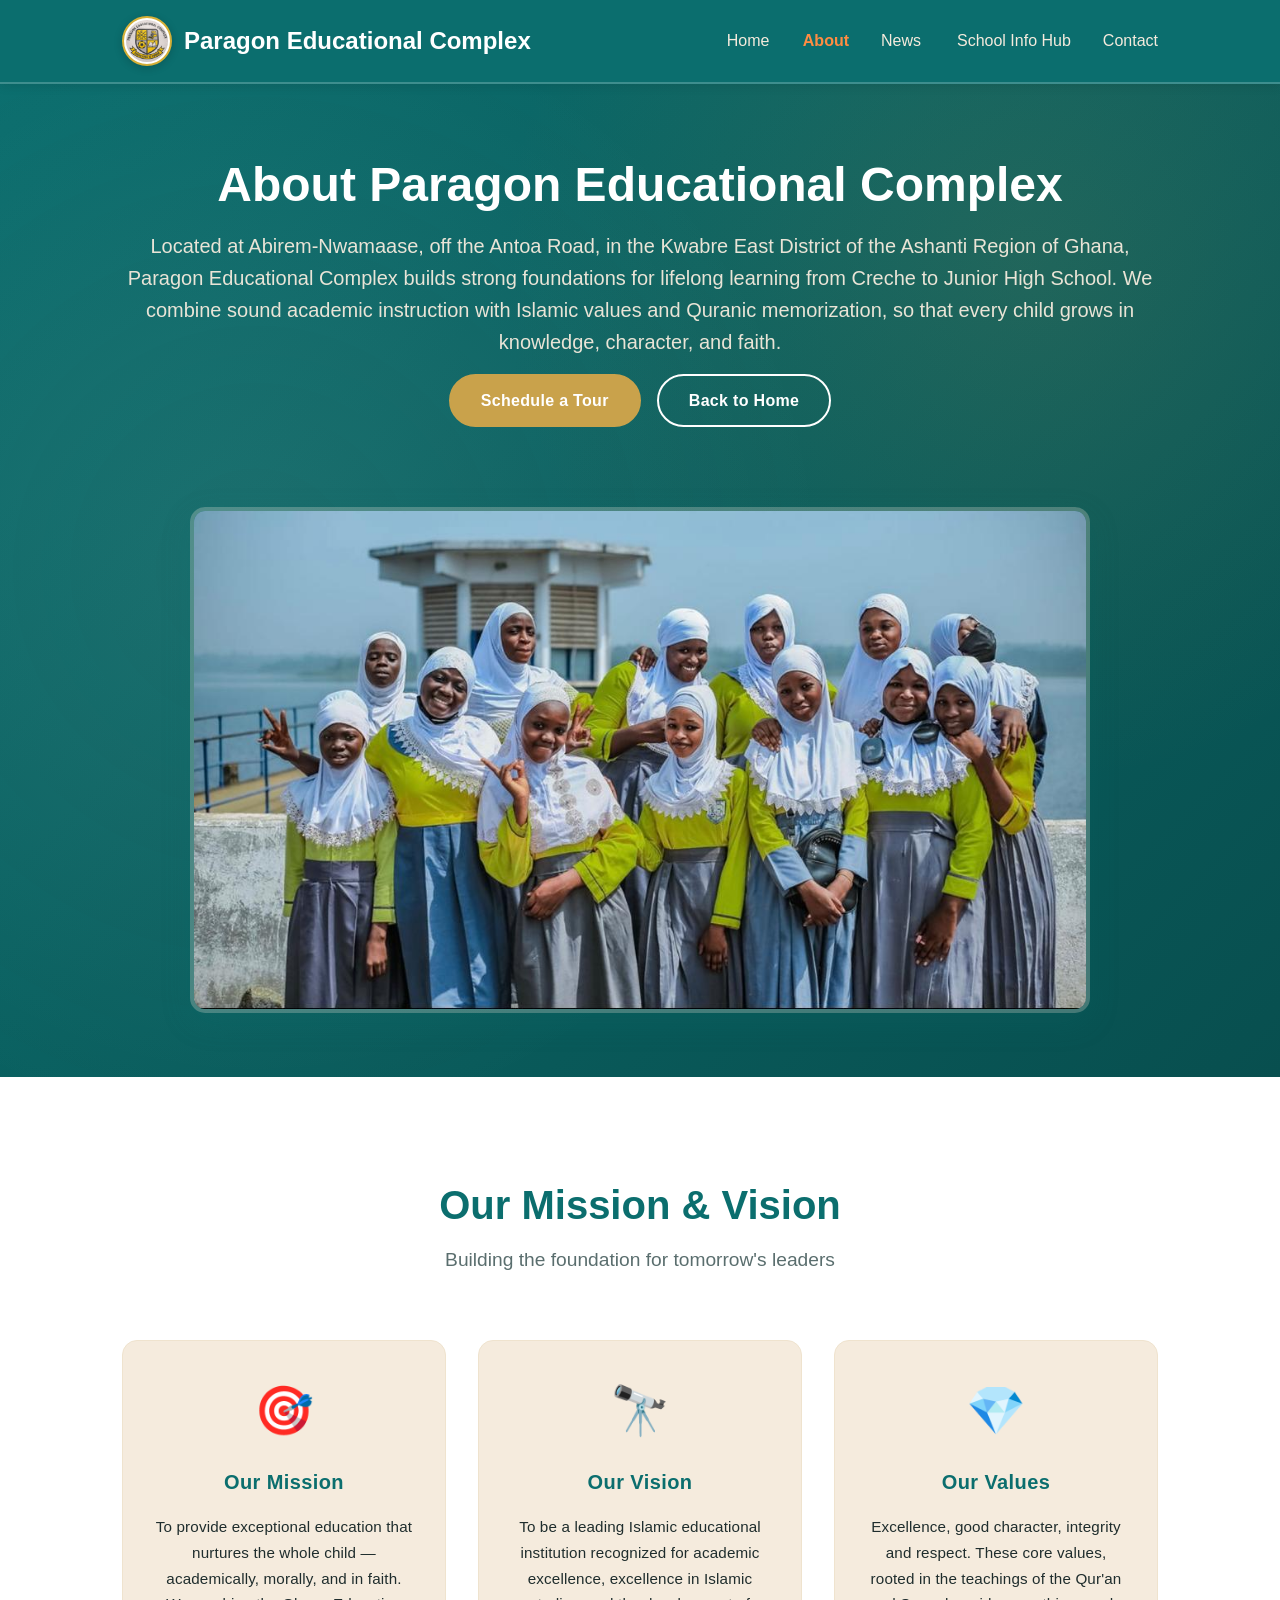
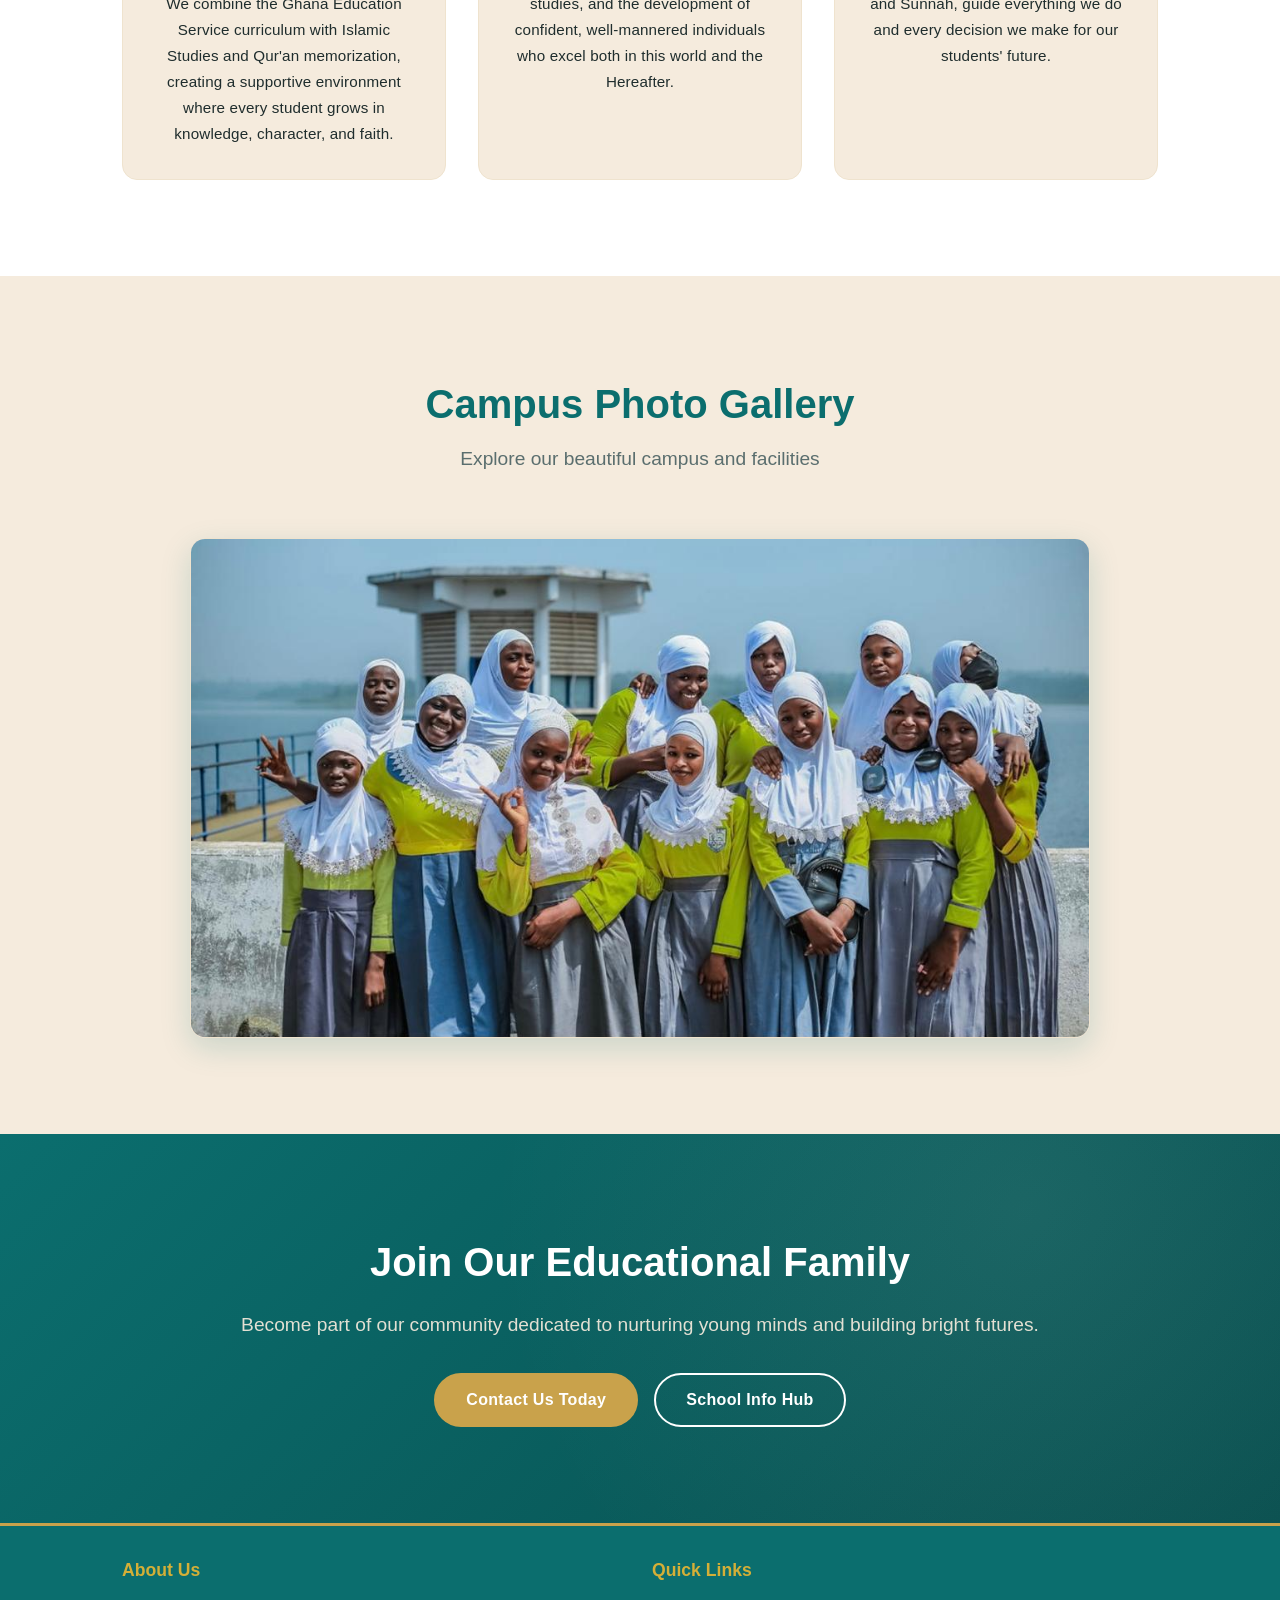
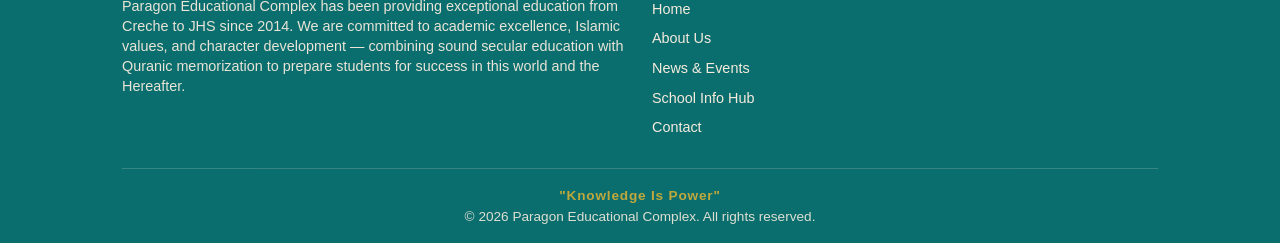
==== about.html @ bb0ef0cf "Use newer WA0006 photo for About Paragon hero and carousel" ====
<!DOCTYPE html>
<html lang="en">
<head>
    <meta charset="UTF-8">
    <meta name="viewport" content="width=device-width, initial-scale=1.0, maximum-scale=5.0, viewport-fit=cover">
    <meta name="description" content="Learn about Paragon Educational Complex - Our history, mission, and educational philosophy since 2013. Located at Nwamase, Antoa Side in the Ashanti Region of Ghana. Knowledge Is Power.">
    <meta name="theme-color" content="#1E3A8A">
    <title>About Us - Paragon Educational Complex - Knowledge Is Power</title>
    <link rel="stylesheet" href="styles.css">
</head>
<body>
    <!-- Navigation -->
    <nav class="navbar">
        <div class="container">
            <div class="nav-brand">
                <img src="images/logo.jpg" alt="Paragon Educational Complex Logo" class="nav-logo">
                <div style="display:flex; flex-direction:column; align-items:flex-start; gap:2px;">
                    <a href="index.html">Paragon Educational Complex</a>
                </div>
            </div>
            <ul class="nav-menu">
                <li><a href="index.html">Home</a></li>
                <li><a href="about.html">About</a></li>
                <li><a href="news.html">News</a></li>
                <li><a href="portal.html">School Info Hub</a></li>
                <li><a href="contact.html">Contact</a></li>
            </ul>
            <div class="hamburger">
                <span></span>
                <span></span>
                <span></span>
            </div>
        </div>
    </nav>

    <!-- About Hero Section -->
    <section class="hero">
        <div class="container">
            <div class="hero-content">
                <h1>About Paragon Educational Complex</h1>
                <p style="font-size: 20px;">Located at Abirem-Nwamaase, off the Antoa Road, in the Kwabre East District of the Ashanti Region of Ghana, Paragon Educational Complex builds strong foundations for lifelong learning from Creche to Junior High School. We combine sound academic instruction with Islamic values and Quranic memorization, so that every child grows in knowledge, character, and faith.</p>
                <div class="hero-buttons">
                    <a href="contact.html" class="btn btn-primary">Schedule a Tour</a>
                    <a href="index.html" class="btn btn-secondary">Back to Home</a>
                </div>
            </div>
            <div class="hero-image">
                <img src="images/IMG-20260903-WA0006.jpg" alt="School Building" class="hero-img">
            </div>
        </div>
    </section>

    <!-- Mission Section -->
    <section class="features">
        <div class="container">
            <h2>Our Mission & Vision</h2>
            <p>Building the foundation for tomorrow's leaders</p>
            
            <div class="features-grid">
                <div class="feature-card">
                    <div class="feature-icon">🎯</div>
                    <h3>Our Mission</h3>
                    <p>To provide exceptional education that nurtures the whole child — academically, morally, and in faith. We combine the Ghana Education Service curriculum with Islamic Studies and Qur'an memorization, creating a supportive environment where every student grows in knowledge, character, and faith.</p>
                </div>
                
                <div class="feature-card">
                    <div class="feature-icon">🔭</div>
                    <h3>Our Vision</h3>
                    <p>To be a leading Islamic educational institution recognized for academic excellence, excellence in Islamic studies, and the development of confident, well-mannered individuals who excel both in this world and the Hereafter.</p>
                </div>
                
                <div class="feature-card">
                    <div class="feature-icon">💎</div>
                    <h3>Our Values</h3>
                    <p>Excellence, good character, integrity and respect. These core values, rooted in the teachings of the Qur'an and Sunnah, guide everything we do and every decision we make for our students' future.</p>
                </div>
            </div>
        </div>
    </section>

    <!-- Photo Gallery Section -->
    <section class="gallery">
        <div class="container">
            <h2>Campus Photo Gallery</h2>
            <p>Explore our beautiful campus and facilities</p>
            
            <div class="gallery-carousel" id="campusCarousel">
                <img class="gallery-carousel-img" id="campusCarouselImg" src="images/IMG-20260903-WA0006.jpg" alt="Campus Photo">
            </div>
        </div>
    </section>

    <!-- CTA Section -->
    <section class="cta">
        <div class="container">
            <h2>Join Our Educational Family</h2>
            <p>Become part of our community dedicated to nurturing young minds and building bright futures.</p>
            <div class="cta-buttons">
                <a href="contact.html" class="btn btn-primary">Contact Us Today</a>
                <a href="portal.html" class="btn btn-secondary">School Info Hub</a>
            </div>
        </div>
    </section>

    <!-- Footer -->
    <footer class="footer">
        <div class="container">
            <div class="footer-grid">
                <div class="footer-section">
                    <h3>About Us</h3>
                    <p>Paragon Educational Complex has been providing exceptional education from Creche to JHS since 2014. We are committed to academic excellence, Islamic values, and character development — combining sound secular education with Quranic memorization to prepare students for success in this world and the Hereafter.</p>
                </div>
                
                <div class="footer-section">
                    <h3>Quick Links</h3>
                    <ul>
                        <li><a href="index.html">Home</a></li>
                        <li><a href="about.html">About Us</a></li>
                        <li><a href="news.html">News & Events</a></li>
                        <li><a href="portal.html">School Info Hub</a></li>
                        <li><a href="contact.html">Contact</a></li>
                    </ul>
                </div>
            </div>
            
            <div class="footer-bottom">
                <p class="school-motto">"Knowledge Is Power"</p>
                <p>© 2026 Paragon Educational Complex. All rights reserved.</p>
            </div>
        </div>
    </footer>

    <script src="script.js"></script>
</body>
</html>
---- styles.css ----
/* ==================== GLOBAL STYLES ==================== */

:root {
    /* Color Scheme - Deep Teal / Sand / Gold */
    --primary-blue: #0B6E6E;
    --primary-orange: #C9A24B;
    --primary-yellow: #D4AF37;
    --ash-gray: #3E8E8E;
    --ash-light: #F5EBDD;
    --sand: #F5EBDD;
    --sand-dark: #EFE3CE;
    --muted-teal: #3E8E8E;
    --white: #FFFFFF;
    --dark-text: #1F2D2D;
    --light-text: #5A6E6E;
    
    /* Design Tokens */
    --border-radius: 10px;
    --border-radius-lg: 15px;
    --border-radius-pill: 50px;
    --transition: all 0.3s ease;
    --transition-smooth: all 0.4s cubic-bezier(0.4, 0, 0.2, 1);
    --shadow-sm: 0 2px 10px rgba(11,110,110,0.12);
    --shadow-md: 0 5px 15px rgba(11,110,110,0.12);
    --shadow-lg: 0 10px 30px rgba(11,110,110,0.18);
    --shadow-hover: 0 15px 30px rgba(11,110,110,0.22);
    
    /* Gradients - teal premium */
    --gradient-primary: linear-gradient(135deg, #0B6E6E 0%, #095C5C 100%);
    --gradient-hero: linear-gradient(135deg, #0B6E6E 0%, #084F4F 100%);
    --gradient-accent: linear-gradient(135deg, #D4AF37 0%, #C9A24B 100%);
    
    /* Theme-specific accents (green/teal default) */
    --accent-text: #C9A24B;
    --btn-active: #B8933F;
    
    /* Spacing */
    --spacing-xs: 0.5rem;
    --spacing-sm: 1rem;
    --spacing-md: 2rem;
    --spacing-lg: 4rem;
    --spacing-xl: 6rem;
    
    /* Typography */
    --font-family: 'Segoe UI', Tahoma, Geneva, Verdana, sans-serif;
    --line-height: 1.6;
    --line-height-tight: 1.2;
    
    /* Viewport */
    --vh: 1vh;
}

* {
    margin: 0;
    padding: 0;
    box-sizing: border-box;
}

html {
    scroll-behavior: smooth;
}

body {
    font-family: var(--font-family);
    line-height: var(--line-height);
    color: var(--dark-text);
    background-color: var(--white);
    transition: background-color 0.3s ease, color 0.3s ease;
}

.container {
    max-width: 1200px;
    margin: 0 auto;
    padding: 0 var(--spacing-md);
}

/* ==================== NAVIGATION ==================== */

.navbar {
    background: var(--primary-blue);
    box-shadow: var(--shadow-sm);
    position: fixed;
    width: 100%;
    top: 0;
    z-index: 1000;
    transition: background-color 0.3s ease, box-shadow 0.3s ease;
    border-bottom: 2px solid var(--muted-teal);
}

.navbar .container {
    display: flex;
    justify-content: space-between;
    align-items: center;
    padding: var(--spacing-sm) var(--spacing-md);
}

.nav-brand {
    display: flex;
    align-items: center;
    gap: 12px;
}

.nav-logo {
    height: 50px;
    width: 50px;
    object-fit: cover;
    border-radius: 50%;
    background: var(--white);
    padding: 2px;
    border: 2px solid var(--primary-yellow);
    box-shadow: 0 2px 8px rgba(0,0,0,0.18);
    flex-shrink: 0;
}

.nav-brand a {
    font-size: 1.5rem;
    font-weight: bold;
    color: var(--white);
    text-decoration: none;
    transition: var(--transition);
}

.nav-brand .school-name-arabic {
    color: var(--accent-text);
    font-size: 14px !important;
    font-weight: 600;
    margin-top: 2px;
    display: block;
    line-height: 1;
}

.nav-brand a:hover {
    color: var(--primary-yellow);
    transform: scale(1.02);
}

.nav-motto {
    color: var(--primary-yellow) !important;
    font-size: 0.75rem;
    letter-spacing: 0.08em;
    text-transform: uppercase;
    font-weight: 600;
}

.nav-menu {
    display: flex;
    list-style: none;
    gap: var(--spacing-md);
}

.nav-menu a {
    text-decoration: none;
    color: var(--sand);
    font-weight: 500;
    transition: var(--transition);
    position: relative;
    touch-action: manipulation;
    min-height: 44px;
    min-width: 44px;
    display: inline-flex;
    align-items: center;
}

.nav-menu a::after {
    content: '';
    position: absolute;
    bottom: -4px;
    left: 0;
    width: 0;
    height: 2px;
    background: var(--primary-yellow);
    transition: var(--transition);
}

.nav-menu a:hover::after,
.nav-menu a.active::after {
    width: 100%;
}

.nav-menu a:hover,
.nav-menu a.active {
    color: var(--primary-yellow);
}

.hamburger {
    display: none;
    flex-direction: column;
    cursor: pointer;
    gap: 4px;
    z-index: 1001;
}

@media (max-width: 991px) {
    .hamburger {
        display: flex;
    }
    
    .nav-menu {
        position: fixed;
        left: -100%;
        top: 60px;
        flex-direction: column;
        background: var(--primary-blue);
        width: 100%;
        text-align: center;
        transition: var(--transition-smooth);
        box-shadow: var(--shadow-lg);
        padding: var(--spacing-md) 0;
        gap: var(--spacing-md);
        z-index: 1000;
        max-height: calc(100vh - 60px);
        overflow-y: auto;
        border-top: 1px solid var(--muted-teal);
    }
    
    .nav-menu.active {
        left: 0;
    }
    
    .nav-menu a::after {
        display: none;
    }
    
    .nav-menu a {
        font-size: 1.1rem;
        padding: var(--spacing-xs) 0;
        color: var(--white);
    }
}

.hamburger span {
    width: 25px;
    height: 3px;
    background: var(--white);
    transition: var(--transition-smooth);
    border-radius: 2px;
}

@media (max-width: 479px) {
    .hamburger span {
        width: 20px;
        height: 2px;
    }
}

.hamburger.active span:nth-child(1) {
    transform: rotate(45deg) translate(5px, 5px);
}

.hamburger.active span:nth-child(2) {
    opacity: 0;
}

.hamburger.active span:nth-child(3) {
    transform: rotate(-45deg) translate(7px, -6px);
}

/* ==================== HERO SECTION ==================== */

.hero {
    padding: var(--spacing-xl) 0 var(--spacing-lg);
    background: var(--gradient-hero);
    color: var(--white);
    margin-top: 60px;
    position: relative;
    overflow: hidden;
    min-height: auto;
}

.hero::before {
    content: '';
    position: absolute;
    top: 0;
    left: 0;
    right: 0;
    bottom: 0;
    background: radial-gradient(circle at 20% 50%, rgba(245,235,221,0.08) 0%, transparent 50%), radial-gradient(circle at 80% 20%, rgba(201,162,75,0.12) 0%, transparent 40%);
    pointer-events: none;
}

.hero .container {
    display: grid;
    grid-template-columns: 1fr;
    gap: var(--spacing-lg);
    align-items: center;
    position: relative;
    z-index: 1;
    text-align: center;
}

.hero-content h1 {
    font-size: 3rem;
    margin-bottom: var(--spacing-sm);
    line-height: var(--line-height-tight);
    color: var(--white);
    animation: fadeInUp 0.8s ease-out;
}

.hero-content .school-name-arabic {
    display: block;
    font-size: 35px;
    font-weight: 700;
    color: var(--primary-yellow);
    margin-bottom: var(--spacing-sm);
    direction: rtl;
    unicode-bidi: embed;
    animation: fadeInUp 0.8s ease-out 0.15s backwards;
    text-shadow: 0 2px 8px rgba(0,0,0,0.25);
}

.school-motto {
    color: var(--primary-yellow) !important;
    font-weight: 700;
    letter-spacing: 0.06em;
}

.hero-content > p:first-of-type {
    font-size: 1.5rem;
    margin-bottom: var(--spacing-sm);
    color: var(--sand);
    opacity: 0.95;
    animation: fadeInUp 0.8s ease-out 0.2s backwards;
}

.hero-content > p:nth-of-type(2) {
    margin-bottom: var(--spacing-md);
    color: var(--white);
    opacity: 0.9;
    animation: fadeInUp 0.8s ease-out 0.4s backwards;
}

.hero-buttons {
    display: flex;
    gap: var(--spacing-sm);
    justify-content: center;
    flex-wrap: wrap;
    animation: fadeInUp 0.8s ease-out 0.6s backwards;
}

.btn {
    padding: 12px 30px;
    border-radius: var(--border-radius-pill);
    text-decoration: none;
    font-weight: 700;
    transition: var(--transition-smooth);
    display: inline-flex;
    align-items: center;
    justify-content: center;
    position: relative;
    overflow: hidden;
    touch-action: manipulation;
    min-height: 44px;
    min-width: 44px;
    letter-spacing: 0.02em;
}

.btn::before {
    content: '';
    position: absolute;
    top: 50%;
    left: 50%;
    width: 0;
    height: 0;
    border-radius: 50%;
    background: rgba(255,255,255,0.25);
    transform: translate(-50%, -50%);
    transition: width 0.6s, height 0.6s;
}

.btn:hover::before {
    width: 300px;
    height: 300px;
}

.btn:hover {
    transform: translateY(-3px);
    box-shadow: var(--shadow-hover);
}

.btn-primary {
    background: var(--primary-orange);
    color: var(--white);
    border: 2px solid var(--primary-orange);
}

.btn-primary:hover {
    background: var(--primary-yellow);
    border-color: var(--primary-yellow);
    color: var(--primary-blue);
}

.btn-primary:active {
    background: var(--btn-active);
    transform: translateY(-1px);
    box-shadow: none;
}

.btn-secondary {
    background: transparent;
    color: var(--white);
    border: 2px solid var(--white);
}

.btn-secondary:hover {
    background: var(--white);
    color: var(--primary-blue);
}

.btn-secondary:active {
    border-color: var(--white);
    background: var(--white);
    color: var(--primary-blue);
    transform: translateY(-1px);
    box-shadow: none;
}

.btn-secondary:focus {
    outline: 2px solid var(--primary-yellow);
    outline-offset: 2px;
}

.hero-image {
    display: flex;
    justify-content: center;
    align-items: center;
    margin-top: var(--spacing-sm);
    animation: fadeInUp 1s ease-out 0.3s backwards;
}

.hero-img {
    width: 100%;
    max-width: 900px;
    aspect-ratio: 16 / 9;
    object-fit: cover;
    object-position: center;
    border-radius: var(--border-radius-lg);
    box-shadow: var(--shadow-lg);
    border: 4px solid rgba(245,235,221,0.25);
}

/* ==================== FEATURES SECTION ==================== */

.features {
    padding: var(--spacing-xl) 0;
    background: var(--white);
    transition: background-color 0.3s ease;
}

.features h2 {
    text-align: center;
    font-size: 2.5rem;
    margin-bottom: var(--spacing-xs);
    color: var(--primary-blue);
}

.features > .container > p {
    text-align: center;
    font-size: 1.2rem;
    color: var(--light-text);
    margin-bottom: var(--spacing-lg);
}

.features-grid {
    display: grid;
    grid-template-columns: repeat(auto-fit, minmax(300px, 1fr));
    gap: var(--spacing-md);
}

.feature-card {
    background: var(--sand);
    padding: var(--spacing-md);
    border-radius: var(--border-radius-lg);
    text-align: center;
    transition: var(--transition-smooth), background-color 0.3s ease, border-color 0.3s ease;
    border: 1px solid var(--sand-dark);
    position: relative;
    overflow: hidden;
    opacity: 1;
    visibility: visible;
}

.feature-card::before {
    content: '';
    position: absolute;
    top: 0;
    left: 0;
    right: 0;
    height: 4px;
    background: var(--gradient-accent);
    transform: scaleX(0);
    transition: var(--transition-smooth);
}

.feature-card:hover::before {
    transform: scaleX(1);
}

.feature-card:hover {
    transform: translateY(-8px);
    box-shadow: var(--shadow-lg);
    border-color: var(--muted-teal);
}

.feature-icon {
    font-size: 3rem;
    margin-bottom: var(--spacing-sm);
}

.feature-image {
    width: 100%;
    height: 180px;
    background: var(--gradient-primary);
    border-radius: var(--border-radius);
    display: flex;
    align-items: center;
    justify-content: center;
    color: var(--white);
    font-size: 1rem;
    font-weight: 600;
    margin-bottom: var(--spacing-sm);
    position: relative;
    overflow: hidden;
}

.feature-image::before {
    content: '👤';
    position: absolute;
    font-size: 2.5rem;
    opacity: 0.2;
    z-index: 0;
}

.feature-image > span {
    z-index: 1;
}

/* 3D render icons in the "Why Choose Paragon" section */
.features .feature-image::before {
    display: none;
}
.features .feature-image .feature-3d {
    width: 110px;
    height: 110px;
    object-fit: contain;
    z-index: 1;
    filter: drop-shadow(0 10px 18px rgba(0,0,0,0.28));
}

/* 3D render icons in the "Daily Life at School" section */
.programs .program-image::before {
    display: none;
}
.programs .program-image .program-3d {
    width: 110px;
    height: 110px;
    object-fit: contain;
    z-index: 1;
    filter: drop-shadow(0 10px 18px rgba(0,0,0,0.28));
}

.feature-card h3 {
    margin-bottom: var(--spacing-sm);
    color: var(--primary-blue);
    transition: var(--transition);
    font-size: 1.25rem;
    font-weight: 700;
    letter-spacing: 0.02em;
}

.feature-card:hover h3 {
    color: var(--primary-orange);
}

.feature-card p {
    color: var(--dark-text);
    opacity: 1;
    font-size: 0.95rem;
    line-height: 1.7;
    letter-spacing: 0.01em;
}

/* ==================== PROGRAMS SECTION ==================== */

.programs {
    padding: var(--spacing-xl) 0;
    background: var(--sand);
    transition: background-color 0.3s ease;
}

.programs h2 {
    text-align: center;
    font-size: 2.5rem;
    margin-bottom: var(--spacing-xs);
    color: var(--primary-blue);
}

.programs > .container > p {
    text-align: center;
    font-size: 1.2rem;
    color: var(--light-text);
    margin-bottom: var(--spacing-lg);
}

.programs-grid {
    display: grid;
    grid-template-columns: repeat(auto-fit, minmax(300px, 1fr));
    gap: var(--spacing-md);
    margin-bottom: var(--spacing-md);
}

.text-center {
    text-align: center;
    margin-top: var(--spacing-md);
    display: flex;
    justify-content: center;
    width: 100%;
}

.program-card {
    background: var(--white);
    border-radius: var(--border-radius-lg);
    overflow: hidden;
    box-shadow: var(--shadow-md);
    transition: var(--transition-smooth), background-color 0.3s ease;
    border: 1px solid var(--sand-dark);
}

.program-card:hover {
    transform: translateY(-8px);
    box-shadow: var(--shadow-hover);
    border-color: var(--muted-teal);
}

.program-image {
    width: 100%;
    height: 200px;
    background: var(--gradient-primary);
    display: flex;
    align-items: center;
    justify-content: center;
    color: var(--white);
    font-size: 1.1rem;
    position: relative;
    overflow: hidden;
    font-weight: 600;
    transition: var(--transition);
}

.program-card:hover .program-image {
    transform: scale(1.05);
}

.program-image::before {
    content: '📚';
    position: absolute;
    font-size: 3rem;
    opacity: 0.2;
    z-index: 0;
}

.program-image > span {
    z-index: 1;
}

.program-card h3 {
    padding: 1.5rem 1.5rem 0.5rem;
    color: var(--primary-blue);
    transition: var(--transition);
}

.program-card:hover h3 {
    color: var(--primary-orange);
}

.program-card p {
    padding: 0 1.5rem;
    color: var(--dark-text);
    opacity: 0.85;
}

.program-price {
    padding: 1rem 1.5rem 1.5rem;
    font-weight: 700;
    color: var(--primary-orange);
}

/* ==================== NEWS SECTION ==================== */

.news {
    padding: var(--spacing-xl) 0;
    background: var(--white);
    transition: background-color 0.3s ease;
}

.news h2 {
    text-align: center;
    font-size: 2.5rem;
    margin-bottom: var(--spacing-xs);
    color: var(--primary-blue);
}

.news > .container > p {
    text-align: center;
    font-size: 1.2rem;
    color: var(--light-text);
    margin-bottom: var(--spacing-lg);
}

.news-grid {
    display: grid;
    grid-template-columns: repeat(auto-fit, minmax(300px, 1fr));
    gap: var(--spacing-md);
    margin-bottom: var(--spacing-md);
}

.news-card {
    background: var(--sand);
    border-radius: var(--border-radius-lg);
    overflow: hidden;
    box-shadow: var(--shadow-md);
    transition: var(--transition-smooth), background-color 0.3s ease;
    border: 1px solid var(--sand-dark);
}

.news-card:hover {
    transform: translateY(-8px);
    box-shadow: var(--shadow-hover);
    border-color: var(--muted-teal);
}

.news-image {
    width: 100%;
    height: 180px;
    background: var(--gradient-primary);
    display: flex;
    align-items: center;
    justify-content: center;
    color: var(--white);
    font-size: 1.1rem;
    position: relative;
    overflow: hidden;
    font-weight: 600;
    transition: var(--transition);
}

.news-card:hover .news-image {
    transform: scale(1.05);
}

.news-image::before {
    content: '📰';
    position: absolute;
    font-size: 3rem;
    opacity: 0.2;
    z-index: 0;
}

.news-image > span {
    z-index: 1;
}

.news-content {
    padding: 1.5rem;
}

.news-date {
    display: block;
    color: var(--primary-orange);
    font-weight: 700;
    margin-bottom: var(--spacing-xs);
    font-size: 0.9rem;
}

.news-content h3 {
    margin-bottom: var(--spacing-xs);
    color: var(--primary-blue);
    transition: var(--transition);
}

.news-card:hover h3 {
    color: var(--primary-orange);
}

.news-content p {
    color: var(--dark-text);
    opacity: 0.85;
    margin-bottom: var(--spacing-sm);
}

.btn-link {
    color: var(--primary-blue);
    text-decoration: none;
    font-weight: 700;
    transition: var(--transition);
    position: relative;
}

.btn-link::after {
    content: '→';
    margin-left: 4px;
    transition: var(--transition);
}

.btn-link:hover {
    color: var(--primary-orange);
}

.btn-link:hover::after {
    margin-left: 8px;
}

.btn-link:active {
    color: var(--primary-blue);
    transform: scale(0.98);
}

/* ==================== GALLERY SECTION ==================== */

.gallery {
    padding: var(--spacing-xl) 0;
    background: var(--sand);
    transition: background-color 0.3s ease;
}

.gallery h2 {
    text-align: center;
    font-size: 2.5rem;
    margin-bottom: var(--spacing-xs);
    color: var(--primary-blue);
}

.gallery > .container > p {
    text-align: center;
    font-size: 1.2rem;
    color: var(--light-text);
    margin-bottom: var(--spacing-lg);
}

.gallery-grid {
    display: grid;
    grid-template-columns: repeat(auto-fit, minmax(250px, 1fr));
    gap: 1.5rem;
}

.gallery-carousel {
    width: 100%;
    max-width: 900px;
    margin: 0 auto;
    height: 500px;
    border-radius: var(--border-radius-lg);
    overflow: hidden;
    box-shadow: var(--shadow-lg);
    border: 1px solid var(--sand-dark);
    background: var(--white);
    position: relative;
}

.gallery-carousel-img {
    width: 100%;
    height: 100%;
    object-fit: cover;
    display: block;
    animation: slideFromRight 0.8s ease;
}

@keyframes slideFromRight {
    from { transform: translateX(100%); opacity: 0.3; }
    to   { transform: translateX(0); opacity: 1; }
}

.gallery-item {
    border-radius: var(--border-radius-lg);
    overflow: hidden;
    box-shadow: var(--shadow-md);
    transition: var(--transition-smooth);
    cursor: pointer;
    border: 1px solid var(--sand-dark);
    background: var(--white);
}

.gallery-item:hover {
    transform: translateY(-8px) scale(1.02);
    box-shadow: var(--shadow-hover);
    border-color: var(--muted-teal);
}

.gallery-image {
    width: 100%;
    height: 200px;
    background: var(--gradient-primary);
    display: flex;
    align-items: center;
    justify-content: center;
    color: var(--white);
    font-size: 1rem;
    font-weight: 600;
    position: relative;
    overflow: hidden;
    transition: var(--transition);
}

.gallery-item:hover .gallery-image {
    transform: scale(1.1);
}

.gallery-image::before {
    content: '📸';
    position: absolute;
    font-size: 2.5rem;
    opacity: 0.2;
    z-index: 0;
}

.gallery-image > span {
    z-index: 1;
}

.gallery-image .gallery-img {
    width: 100%;
    height: 100%;
    object-fit: cover;
    display: block;
}

.gallery-image:has(.gallery-img)::before {
    content: none;
}

.gallery-caption {
    padding: 1rem;
    text-align: center;
    font-weight: 600;
    color: var(--dark-text);
}

.bece-results-grid {
    display: grid;
    grid-template-columns: repeat(2, 1fr);
    gap: 2rem;
    max-width: 1100px;
    margin: 0 auto;
}

.bece-result-item {
    border-radius: var(--border-radius-lg);
    overflow: hidden;
    box-shadow: var(--shadow-lg);
    border: 1px solid var(--sand-dark);
    background: var(--white);
    transition: var(--transition-smooth);
}

.bece-result-item:hover {
    transform: translateY(-8px) scale(1.02);
    box-shadow: var(--shadow-hover);
    border-color: var(--muted-teal);
}

.bece-result-img {
    width: 100%;
    height: 500px;
    object-fit: contain;
    object-position: center;
    display: block;
    background: var(--white);
    transition: var(--transition);
}

.bece-result-item:hover .bece-result-img {
    transform: scale(1.05);
}

.gallery-grid-centered {
    display: grid;
    grid-template-columns: repeat(2, 1fr);
    gap: 1.5rem;
    margin: 0 auto;
}

@media (max-width: 767px) {
    .gallery-grid-centered {
        grid-template-columns: 1fr;
        gap: 1rem;
    }
}

/* ==================== SPECIAL PROGRAMS SECTION ==================== */

.special-programs {
    padding: var(--spacing-xl) 0;
    background: var(--white);
    transition: background-color 0.3s ease;
}

.special-programs h2 {
    text-align: center;
    font-size: 2.5rem;
    margin-bottom: var(--spacing-xs);
    color: var(--primary-blue);
}

.special-programs > .container > p {
    text-align: center;
    font-size: 1.2rem;
    color: var(--light-text);
    margin-bottom: var(--spacing-lg);
}

.special-grid {
    display: grid;
    grid-template-columns: repeat(auto-fit, minmax(300px, 1fr));
    gap: var(--spacing-md);
}

.special-card {
    background: var(--sand);
    color: var(--dark-text);
    padding: var(--spacing-md);
    border-radius: var(--border-radius-lg);
    transition: var(--transition-smooth);
    position: relative;
    overflow: hidden;
    border: 1px solid var(--sand-dark);
}

.special-card:hover {
    transform: translateY(-8px);
    box-shadow: var(--shadow-lg);
    border-color: var(--muted-teal);
}

.special-card h3 {
    color: var(--primary-blue);
}

.special-card p {
    margin-bottom: 1.5rem;
    opacity: 0.85;
    color: var(--dark-text);
}

/* ==================== TESTIMONIALS SECTION ==================== */

.testimonials {
    padding: var(--spacing-xl) 0;
    background: var(--sand);
    transition: background-color 0.3s ease;
}

.testimonials h2 {
    text-align: center;
    font-size: 2.5rem;
    margin-bottom: var(--spacing-xs);
    color: var(--primary-blue);
}

.testimonials > .container > p {
    text-align: center;
    font-size: 1.2rem;
    color: var(--light-text);
    margin-bottom: var(--spacing-lg);
}

.testimonials-grid {
    display: grid;
    grid-template-columns: repeat(auto-fit, minmax(300px, 1fr));
    gap: var(--spacing-md);
}

.testimonial-card {
    background: var(--white);
    padding: var(--spacing-md);
    border-radius: var(--border-radius-lg);
    box-shadow: var(--shadow-md);
    border: 1px solid var(--sand-dark);
    transition: var(--transition-smooth), background-color 0.3s ease, border-color 0.3s ease;
    position: relative;
}

.testimonial-card:hover {
    transform: translateY(-8px);
    box-shadow: var(--shadow-lg);
    border-color: var(--muted-teal);
}

.testimonial-card::before {
    content: '"';
    position: absolute;
    top: 20px;
    left: 20px;
    font-size: 4rem;
    color: var(--primary-yellow);
    opacity: 0.35;
    font-family: Georgia, serif;
    line-height: 1;
}

.rating {
    color: var(--primary-yellow);
    font-size: 1.5rem;
    margin-bottom: var(--spacing-sm);
}

.testimonial-card p {
    color: var(--dark-text);
    opacity: 0.9;
    margin-bottom: 1.5rem;
    font-style: italic;
    position: relative;
    z-index: 1;
}

.testimonial-author strong {
    display: block;
    color: var(--primary-blue);
    font-weight: 700;
}

.testimonial-author span {
    color: var(--light-text);
    font-size: 0.9rem;
}

/* ==================== CTA SECTION ==================== */

.cta {
    padding: var(--spacing-xl) 0;
    background: var(--gradient-hero);
    color: var(--white);
    text-align: center;
    position: relative;
    overflow: hidden;
}

.cta::before {
    content: '';
    position: absolute;
    top: 0;
    left: 0;
    right: 0;
    bottom: 0;
    background: radial-gradient(circle at 80% 20%, rgba(245,235,221,0.08) 0%, transparent 50%);
    pointer-events: none;
}

.cta .container {
    position: relative;
    z-index: 1;
}

.cta h2 {
    font-size: 2.5rem;
    margin-bottom: var(--spacing-sm);
    color: var(--white);
}

.cta p {
    font-size: 1.2rem;
    margin-bottom: var(--spacing-md);
    opacity: 0.92;
    color: var(--sand);
}

.cta-buttons {
    display: flex;
    gap: var(--spacing-sm);
    justify-content: center;
}

.cta .btn-primary {
    background: var(--primary-orange);
    color: var(--white);
    border-color: var(--primary-orange);
}

.cta .btn-primary:hover {
    background: var(--primary-yellow);
    border-color: var(--primary-yellow);
    color: var(--primary-blue);
}

.cta .btn-secondary {
    border-color: var(--white);
    color: var(--white);
}

.cta .btn-secondary:hover {
    background: var(--white);
    color: var(--primary-blue);
}

/* Contact Section */
.contact {
    padding: 80px 0;
    background: var(--white);
    transition: background-color 0.3s ease;
}

.contact-grid {
    display: grid;
    grid-template-columns: 1fr;
    gap: 4rem;
    max-width: 720px;
    margin: 0 auto;
}

.contact-info h2 {
    font-size: 2.5rem;
    margin-bottom: 1rem;
    color: var(--primary-blue);
}

.contact-info > p {
    color: var(--light-text);
    margin-bottom: 2rem;
}

.contact-details {
    display: flex;
    flex-direction: column;
    gap: 1.5rem;
}

.contact-item {
    display: flex;
    gap: 1rem;
    align-items: flex-start;
}

.contact-icon {
    font-size: 1.5rem;
}

.contact-item strong {
    display: block;
    color: var(--primary-blue);
}

.contact-item p {
    color: var(--dark-text);
    opacity: 0.85;
}

.contact-form h3 {
    margin-bottom: 1rem;
    color: var(--primary-blue);
}

.form-note {
    font-size: 0.95rem;
    color: var(--dark-text);
    margin-bottom: 1.5rem;
    padding: 0.6rem 1rem;
    background: var(--sand);
    border-left: 4px solid var(--muted-teal);
    border-radius: 8px;
}

.form-group {
    margin-bottom: 1rem;
}

.form-group input,
.form-group select,
.form-group textarea {
    width: 100%;
    padding: 12px;
    border: 1px solid var(--sand-dark);
    border-radius: 8px;
    font-size: 1rem;
    font-family: inherit;
    background: var(--white);
}

.form-group input:focus,
.form-group select:focus,
.form-group textarea:focus {
    outline: none;
    border-color: var(--primary-blue);
    box-shadow: 0 0 0 3px rgba(11,110,110,0.15);
}

.map-placeholder {
    margin-top: 2rem;
}

/* Timeline for About Page */
.timeline {
    margin-top: 2rem;
}

.timeline-item {
    display: flex;
    gap: 2rem;
    margin-bottom: 2rem;
    padding: 1.5rem;
    background: var(--sand);
    border-radius: 10px;
    box-shadow: var(--shadow-sm);
    transition: background-color 0.3s ease;
    border: 1px solid var(--sand-dark);
}

.timeline-date {
    min-width: 100px;
    font-weight: bold;
    color: var(--primary-orange);
    font-size: 1.2rem;
}

.timeline-content h3 {
    margin-bottom: 0.5rem;
    color: var(--primary-blue);
}

.timeline-content p {
    color: var(--dark-text);
    opacity: 0.85;
}

/* ==================== PORTAL PAGE STYLES ==================== */

.login-container {
    display: grid;
    grid-template-columns: 1fr 1fr;
    gap: 4rem;
    max-width: 1000px;
    margin: 0 auto;
}

.login-info h2 {
    font-size: 2.5rem;
    margin-bottom: 1rem;
    color: var(--primary-blue);
}

.login-info > p {
    color: var(--light-text);
    margin-bottom: 2rem;
}

.portal-features {
    display: flex;
    flex-direction: column;
    gap: 1.5rem;
}

.portal-feature {
    display: flex;
    gap: 1rem;
    align-items: flex-start;
}

.portal-feature .feature-icon {
    font-size: 2rem;
}

.portal-feature h3 {
    margin-bottom: 0.5rem;
    color: var(--primary-blue);
}

.portal-feature p {
    color: var(--dark-text);
    opacity: 0.85;
}

.login-form {
    background: var(--sand);
    padding: 2rem;
    border-radius: 15px;
    box-shadow: var(--shadow-md);
    border: 1px solid var(--sand-dark);
    transition: background-color 0.3s ease, border-color 0.3s ease;
}

.login-form h3 {
    margin-bottom: 1.5rem;
    color: var(--primary-blue);
}

.login-form label {
    display: block;
    margin-bottom: 0.5rem;
    color: var(--dark-text);
    font-weight: 600;
}

.login-links {
    margin-top: 1rem;
    display: flex;
    justify-content: space-between;
}

.login-links a {
    color: var(--primary-blue);
    text-decoration: none;
    font-size: 0.9rem;
    font-weight: 600;
}

.login-links a:hover {
    color: var(--primary-orange);
}

/* Footer */
.footer {
    background: var(--primary-blue);
    color: var(--white);
    padding: 30px 0 15px;
    transition: background-color 0.3s ease;
    border-top: 3px solid var(--primary-orange);
}

.footer-grid {
    display: grid;
    grid-template-columns: repeat(auto-fit, minmax(200px, 1fr));
    gap: 1.5rem;
    margin-bottom: 1.5rem;
}

.footer-section h3 {
    margin-bottom: 0.75rem;
    color: var(--primary-yellow);
    font-size: 1.1rem;
}

.footer-section p {
    color: var(--sand);
    margin-bottom: 0.25rem;
    font-size: 0.9rem;
    line-height: 1.4;
    opacity: 0.95;
}

.footer-section .school-name-arabic {
    font-size: 35px;
    font-weight: 700;
    color: var(--primary-yellow);
    margin-bottom: 0.5rem;
    direction: rtl;
    unicode-bidi: embed;
}

.footer-section ul {
    list-style: none;
}

.footer-section ul li {
    margin-bottom: 0.25rem;
}

.footer-section a {
    color: var(--sand);
    text-decoration: none;
    transition: color 0.3s;
    font-size: 0.9rem;
}

.footer-section a:hover {
    color: var(--primary-yellow);
}

.social-links {
    display: flex;
    flex-direction: column;
    gap: 0.25rem;
}

.footer-bottom {
    text-align: center;
    padding-top: 1rem;
    border-top: 1px solid rgba(245,235,221,0.2);
    color: var(--sand);
    font-size: 0.85rem;
    opacity: 0.9;
}

.footer-bottom .school-motto {
    color: var(--primary-yellow) !important;
}

/* ==================== ANIMATIONS ==================== */

@keyframes fadeInUp {
    from {
        opacity: 0;
        transform: translateY(30px);
    }
    to {
        opacity: 1;
        transform: translateY(0);
    }
}

@keyframes fadeInRight {
    from {
        opacity: 0;
        transform: translateX(30px);
    }
    to {
        opacity: 1;
        transform: translateX(0);
    }
}

@keyframes float {
    0%, 100% {
        transform: translateY(0);
    }
    50% {
        transform: translateY(-10px);
    }
}

@keyframes pulse {
    0%, 100% {
        transform: scale(1);
    }
    50% {
        transform: scale(1.05);
    }
}

/* ==================== RESPONSIVE DESIGN ==================== */

@media (min-width: 1920px) {
    .container {
        max-width: 1400px;
        padding: 0 var(--spacing-lg);
    }
    
    .hero-content h1 {
        font-size: 4rem;
    }
    
    .hero-content > p:first-of-type {
        font-size: 1.8rem;
    }
    
    .features h2,
    .programs h2,
    .news h2,
    .gallery h2,
    .special-programs h2,
    .testimonials h2 {
        font-size: 3rem;
    }
    
    .features-grid,
    .programs-grid,
    .news-grid,
    .special-grid,
    .testimonials-grid {
        grid-template-columns: repeat(4, 1fr);
    }
    
    .gallery-grid {
        grid-template-columns: repeat(4, 1fr);
    }
    
    .cta h2 {
        font-size: 3rem;
    }
}

@media (max-width: 1919px) and (min-width: 1440px) {
    .container {
        max-width: 1300px;
    }
    
    .hero-content h1 {
        font-size: 3.5rem;
    }
    
    .features-grid,
    .programs-grid,
    .news-grid,
    .special-grid,
    .testimonials-grid {
        grid-template-columns: repeat(3, 1fr);
    }
    
    .gallery-grid {
        grid-template-columns: repeat(4, 1fr);
    }
}

@media (max-width: 1439px) and (min-width: 1200px) {
    .container {
        max-width: 1100px;
    }
    
    .hero-content h1 {
        font-size: 3rem;
    }
    
    .features-grid,
    .programs-grid,
    .news-grid,
    .special-grid,
    .testimonials-grid {
        grid-template-columns: repeat(3, 1fr);
    }
    
    .gallery-grid {
        grid-template-columns: repeat(3, 1fr);
    }
}

@media (max-width: 1199px) and (min-width: 992px) {
    .container {
        max-width: 950px;
        padding: 0 var(--spacing-md);
    }
    
    .hero-content h1 {
        font-size: 2.8rem;
    }
    
    .hero-content > p:first-of-type {
        font-size: 1.3rem;
    }
    
    .features-grid,
    .programs-grid,
    .news-grid,
    .special-grid,
    .testimonials-grid {
        grid-template-columns: repeat(2, 1fr);
    }
    
    .gallery-grid {
        grid-template-columns: repeat(3, 1fr);
    }
    
    .nav-menu {
        gap: 1.5rem;
    }
    
    .nav-menu a {
        font-size: 0.95rem;
    }
}

@media (max-width: 991px) and (min-width: 768px) {
    .container {
        max-width: 720px;
        padding: 0 var(--spacing-md);
    }
    
    .hero {
        padding: var(--spacing-lg) 0 var(--spacing-md);
        min-height: auto;
    }
    
    .hero .container {
        grid-template-columns: 1fr;
        text-align: center;
        gap: var(--spacing-md);
    }
    
    .hero-content h1 {
        font-size: 2rem;
        line-height: 1.2;
    }
    
    .hero-content > p:first-of-type {
        font-size: 1.1rem;
    }
    
    .hero-content > p:nth-of-type(2) {
        font-size: 0.95rem;
    }
    
    .hero-buttons {
        justify-content: center;
        flex-wrap: wrap;
        gap: var(--spacing-sm);
    }
    
    .btn {
        padding: 10px 24px;
        font-size: 0.95rem;
    }
    
    .hero-image {
        max-width: 100%;
        margin-top: var(--spacing-xs);
    }
    
    .hero-img {
        width: 100%;
        object-fit: cover;
        object-position: center;
    }
    
    .placeholder-image {
        height: 280px;
    }
    
    .features-grid,
    .programs-grid,
    .news-grid,
    .special-grid,
    .testimonials-grid {
        grid-template-columns: repeat(2, 1fr);
    }
    
    .gallery-grid {
        grid-template-columns: repeat(2, 1fr);
    }
    
    .bece-results-grid {
        grid-template-columns: repeat(2, 1fr);
        gap: 1rem;
    }
    
    .bece-result-img {
        height: 340px;
    }
    
    .contact-grid,
    .login-container {
        grid-template-columns: 1fr;
    }
    
    .timeline-item {
        flex-direction: column;
        gap: var(--spacing-sm);
    }
    
    .timeline-date {
        min-width: auto;
    }
    
    .cta-buttons {
        flex-direction: column;
        align-items: center;
    }
    
    .footer-grid {
        grid-template-columns: repeat(2, 1fr);
    }
    
    .social-links {
        flex-direction: row;
        flex-wrap: wrap;
        gap: var(--spacing-sm);
    }
}

@media (max-width: 767px) and (min-width: 576px) {
    .container {
        max-width: 540px;
        padding: 0 var(--spacing-sm);
    }
    
    .navbar .container {
        padding: var(--spacing-xs) var(--spacing-sm);
    }
    
    .nav-brand a {
        font-size: 1.2rem;
    }
    
    .hero {
        padding: var(--spacing-lg) 0 var(--spacing-md);
        margin-top: 50px;
    }
    
    .hero .container {
        grid-template-columns: 1fr;
        text-align: center;
        gap: var(--spacing-md);
    }
    
    .hero-content h1 {
        font-size: 2rem;
    }
    
    .hero-content > p:first-of-type {
        font-size: 1rem;
    }
    
    .hero-content > p:nth-of-type(2) {
        font-size: 0.9rem;
    }
    
    .hero-buttons {
        justify-content: center;
        flex-direction: column;
        gap: var(--spacing-xs);
        align-items: center;
    }
    
    .btn {
        padding: 10px 20px;
        font-size: 0.9rem;
    }
    
    .placeholder-image {
        height: 250px;
        max-width: 100%;
    }
    
    .hero-img {
        width: 100%;
        object-fit: cover;
        object-position: center;
    }
    
    .features h2,
    .programs h2,
    .news h2,
    .gallery h2,
    .special-programs h2,
    .testimonials h2 {
        font-size: 2rem;
    }
    
    .features > .container > p,
    .programs > .container > p,
    .news > .container > p,
    .gallery > .container > p,
    .special-programs > .container > p,
    .testimonials > .container > p {
        font-size: 1rem;
    }
    
    .feature-card,
    .program-card,
    .special-card,
    .testimonial-card,
    .news-card {
        padding: 1.5rem;
    }
    
    .program-image,
    .news-image {
        height: 160px;
    }
    
    .gallery-image {
        height: 180px;
    }
    
    .bece-results-grid {
        grid-template-columns: repeat(2, 1fr);
        gap: 0.75rem;
    }
    
    .bece-result-img {
        height: 300px;
    }
    
    .feature-image {
        height: 150px;
    }
    
    .cta h2 {
        font-size: 2rem;
    }
    
    .cta p {
        font-size: 1rem;
    }
    
    .footer-section h3 {
        font-size: 1.2rem;
    }
    
    .footer-section p {
        font-size: 0.9rem;
    }
}

@media (max-width: 575px) and (min-width: 480px) {
    .container {
        max-width: 100%;
        padding: 0 var(--spacing-sm);
    }
    
    .navbar .container {
        padding: var(--spacing-xs) var(--spacing-sm);
    }
    
    .nav-brand a {
        font-size: 1.1rem;
    }
    
    .hero {
        padding: var(--spacing-md) 0 var(--spacing-sm);
        margin-top: 50px;
    }
    
    .hero-content h1 {
        font-size: 1.8rem;
        line-height: 1.3;
    }
    
    .hero-content > p:first-of-type {
        font-size: 0.95rem;
    }
    
    .hero-content > p:nth-of-type(2) {
        font-size: 0.85rem;
    }
    
    .hero-buttons {
        flex-direction: column;
        gap: var(--spacing-xs);
        align-items: center;
    }
    
    .btn {
        padding: 8px 16px;
        font-size: 0.85rem;
    }
    
    .placeholder-image {
        height: 220px;
    }
    
    .hero-img {
        width: 100%;
        object-fit: cover;
        object-position: center;
    }
    
    .features h2,
    .programs h2,
    .news h2,
    .gallery h2,
    .special-programs h2,
    .testimonials h2 {
        font-size: 1.8rem;
    }
    
    .features > .container > p,
    .programs > .container > p,
    .news > .container > p,
    .gallery > .container > p,
    .special-programs > .container > p,
    .testimonials > .container > p {
        font-size: 0.95rem;
    }
    
    .feature-card,
    .program-card,
    .special-card,
    .testimonial-card,
    .news-card {
        padding: 1.25rem;
    }
    
    .program-image,
    .news-image {
        height: 140px;
    }
    
    .gallery-image {
        height: 160px;
    }
    
    .bece-results-grid {
        grid-template-columns: repeat(2, 1fr);
        gap: 0.5rem;
    }
    
    .bece-result-img {
        height: 240px;
    }
    
    .feature-image {
        height: 130px;
    }
    
    .feature-card h3,
    .program-card h3,
    .special-card h3,
    .news-content h3 {
        font-size: 1.2rem;
    }
    
    .feature-card p,
    .program-card p,
    .special-card p,
    .news-content p,
    .testimonial-card p {
        font-size: 0.9rem;
    }
    
    .cta h2 {
        font-size: 1.5rem;
    }
    
    .cta p {
        font-size: 0.9rem;
    }
    
    .cta-buttons {
        flex-direction: column;
        gap: var(--spacing-xs);
        align-items: center;
    }
    
    .footer-section h3 {
        font-size: 1.1rem;
    }
    
    .footer-section p {
        font-size: 0.85rem;
    }
    
    .footer-section a {
        font-size: 0.85rem;
    }
    
    .social-links a {
        font-size: 0.85rem;
    }
    
    .testimonial-card::before {
        font-size: 3rem;
        top: 15px;
        left: 15px;
    }
    
    .rating {
        font-size: 1.2rem;
    }
}

@media (max-height: 500px) and (orientation: landscape) {
    .hero {
        padding: var(--spacing-md) 0;
        margin-top: 50px;
    }
    
    .hero-content h1 {
        font-size: 1.8rem;
    }
    
    .hero-content > p:first-of-type {
        font-size: 1rem;
    }
    
    .hero-content > p:nth-of-type(2) {
        font-size: 0.9rem;
        margin-bottom: var(--spacing-sm);
    }
    
    .hero-buttons {
        gap: var(--spacing-xs);
    }
    
    .btn {
        padding: 8px 16px;
        font-size: 0.85rem;
    }
    
    .placeholder-image {
        height: 150px;
    }
    
    .hero-img {
        width: 100%;
        object-fit: cover;
        object-position: center;
    }
    
    .features,
    .programs,
    .news,
    .gallery,
    .special-programs,
    .testimonials {
        padding: var(--spacing-md) 0;
    }
    
    .feature-card,
    .program-card,
    .special-card,
    .testimonial-card,
    .news-card {
        padding: var(--spacing-sm);
    }
    
    .feature-image,
    .program-image,
    .news-image,
    .gallery-image {
        height: 120px;
    }
}

@media (max-height: 500px) and (orientation: portrait) {
    .hero {
        padding: var(--spacing-md) 0 var(--spacing-sm);
        margin-top: 50px;
    }
    
    .hero-content h1 {
        font-size: 1.8rem;
    }
    
    .hero-content > p:first-of-type {
        font-size: 1rem;
    }
    
    .hero-content > p:nth-of-type(2) {
        font-size: 0.9rem;
        margin-bottom: var(--spacing-sm);
    }
    
    .hero-buttons {
        gap: var(--spacing-xs);
    }
    
    .btn {
        padding: 8px 16px;
        font-size: 0.85rem;
    }
    
    .placeholder-image {
        height: 150px;
    }
    
    .hero-img {
        width: 100%;
        object-fit: cover;
        object-position: center;
    }
    
    .features,
    .programs,
    .news,
    .gallery,
    .special-programs,
    .testimonials {
        padding: var(--spacing-md) 0;
    }
    
    .feature-card,
    .program-card,
    .special-card,
    .testimonial-card,
    .news-card {
        padding: var(--spacing-sm);
    }
    
    .feature-image,
    .program-image,
    .news-image,
    .gallery-image {
        height: 120px;
    }
}

/* ==================== RESPONSIVE IMAGE CONSISTENCY ====================
   Every image fills its container frame edge-to-edge on ALL screen sizes —
   no empty box, no extra space around the picture. Images stay the same
   on phones, tablets, PCs and TVs. */

.feature-img,
.program-img,
.news-img,
.gallery-img,
.gallery-carousel-img,
.image-placeholder img {
    width: 100%;
    height: 100% !important;
    max-height: none !important;
    object-fit: cover !important;
    object-position: center !important;
    display: block;
}

/* ==================== MAIN PAGE HERO IMAGE ====================
   The home page hero image is shown LARGE while keeping its original
   framed card look. It uses a fixed 16:9 aspect ratio so the picture
   looks EXACTLY the same on phones, tablets, PCs and TVs — the full
   frame is always filled edge-to-edge with no cropping or gaps. */

.hero-img {
    aspect-ratio: 16 / 9;
    object-fit: cover;
    object-position: center;
}

.hero-image {
    width: 100%;
}

/* High DPI Displays (Retina) Optimization */
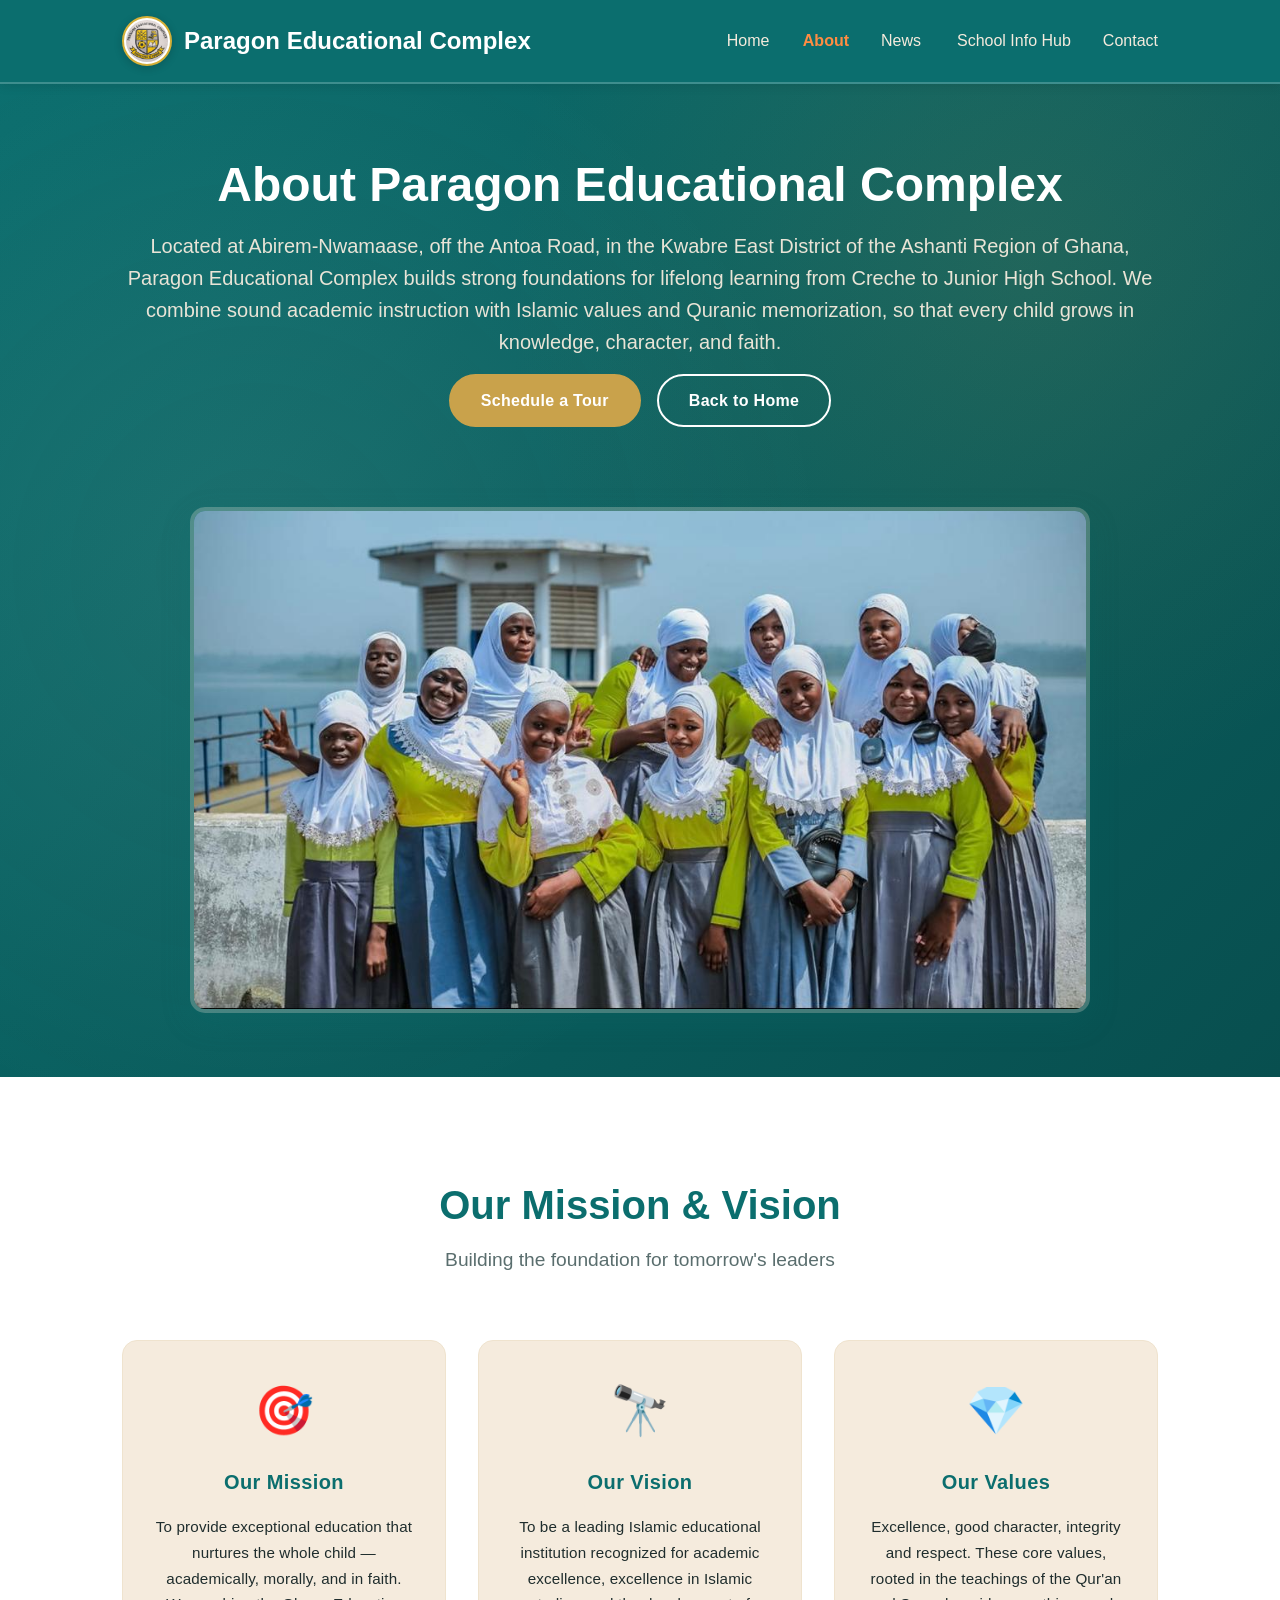
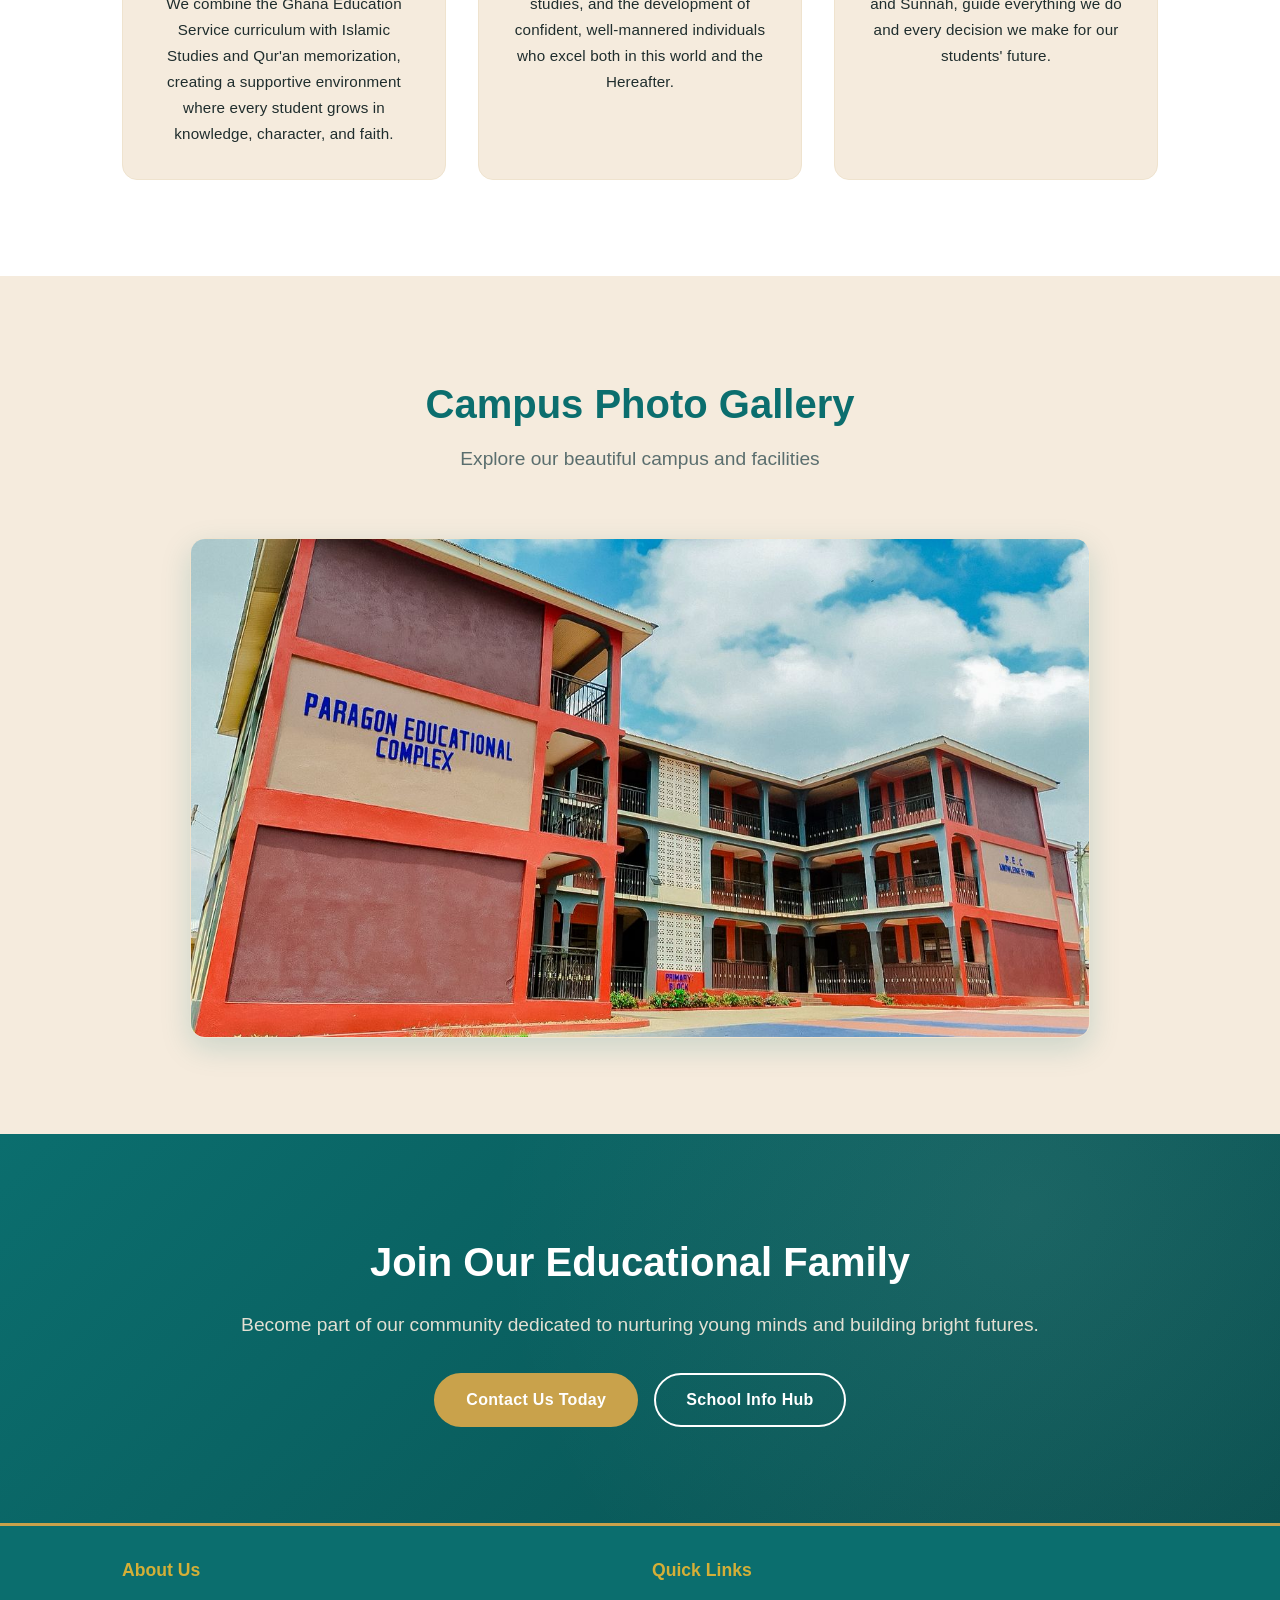
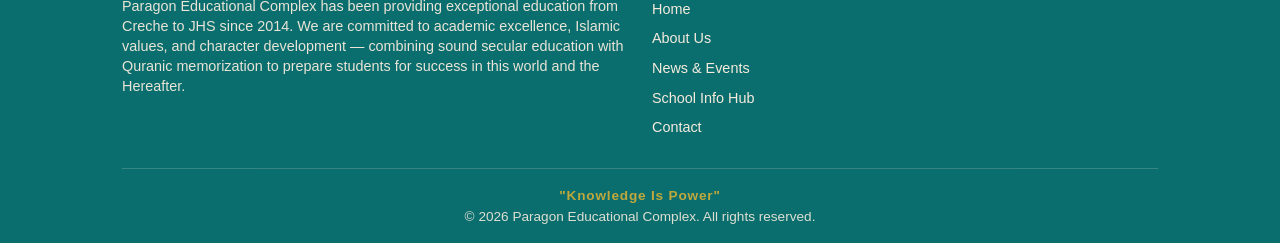
==== commit 83d55c79: "Exclude IMG-20260903-WA0006 from about campus gallery rotation; start carousel on WA0001" ====
--- a/about.html
+++ b/about.html
@@ -6,7 +6,7 @@
     <meta name="description" content="Learn about Paragon Educational Complex - Our history, mission, and educational philosophy since 2013. Located at Nwamase, Antoa Side in the Ashanti Region of Ghana. Knowledge Is Power.">
     <meta name="theme-color" content="#1E3A8A">
     <title>About Us - Paragon Educational Complex - Knowledge Is Power</title>
-    <link rel="stylesheet" href="styles.css">
+    <link rel="stylesheet" href="styles.css?v=3">
 </head>
 <body>
     <!-- Navigation -->
@@ -85,7 +85,7 @@
             <p>Explore our beautiful campus and facilities</p>
             
             <div class="gallery-carousel" id="campusCarousel">
-                <img class="gallery-carousel-img" id="campusCarouselImg" src="images/IMG-20260903-WA0006.jpg" alt="Campus Photo">
+                <img class="gallery-carousel-img" id="campusCarouselImg" src="images/IMG-20260902-WA0001.jpg" alt="Campus Photo">
             </div>
         </div>
     </section>
--- a/styles.css
+++ b/styles.css
@@ -2193,4 +2193,63 @@
     width: 100%;
 }
 
+/* ==================== PHONES ONLY: LTR + LEFT ALIGNMENT ====================
+   On SMALL SCREENS ONLY (phones, max-width 767px), force all English text to
+   flow left-to-right and sit left-aligned. This block sits last so it wins over
+   earlier centered-text rules at these sizes. On big screens (PC, tablets,
+   768px+) the default centered layout is left untouched.
+   The Arabic school name (.school-name-arabic) is exempted and stays RTL. */
+
+@media (max-width: 767px) {
+
+    html,
+    body {
+        direction: ltr;
+        unicode-bidi: normal;
+    }
+
+    body,
+    p,
+    h1,
+    h2,
+    h3,
+    h4,
+    h5,
+    h6,
+    li,
+    a,
+    span,
+    strong,
+    em,
+    div,
+    address,
+    blockquote,
+    figcaption,
+    dd,
+    dt,
+    label,
+    legend,
+    cite,
+    th,
+    td,
+    caption,
+    form,
+    button,
+    input,
+    select,
+    textarea {
+        text-align: left !important;
+        direction: ltr !important;
+        unicode-bidi: isolate;
+    }
+
+    /* Keep the Arabic school name right-to-left — it is Arabic, not English. */
+    .school-name-arabic {
+        direction: rtl !important;
+        unicode-bidi: embed !important;
+        text-align: center !important;
+    }
+
+}
+
 /* High DPI Displays (Retina) Optimization */
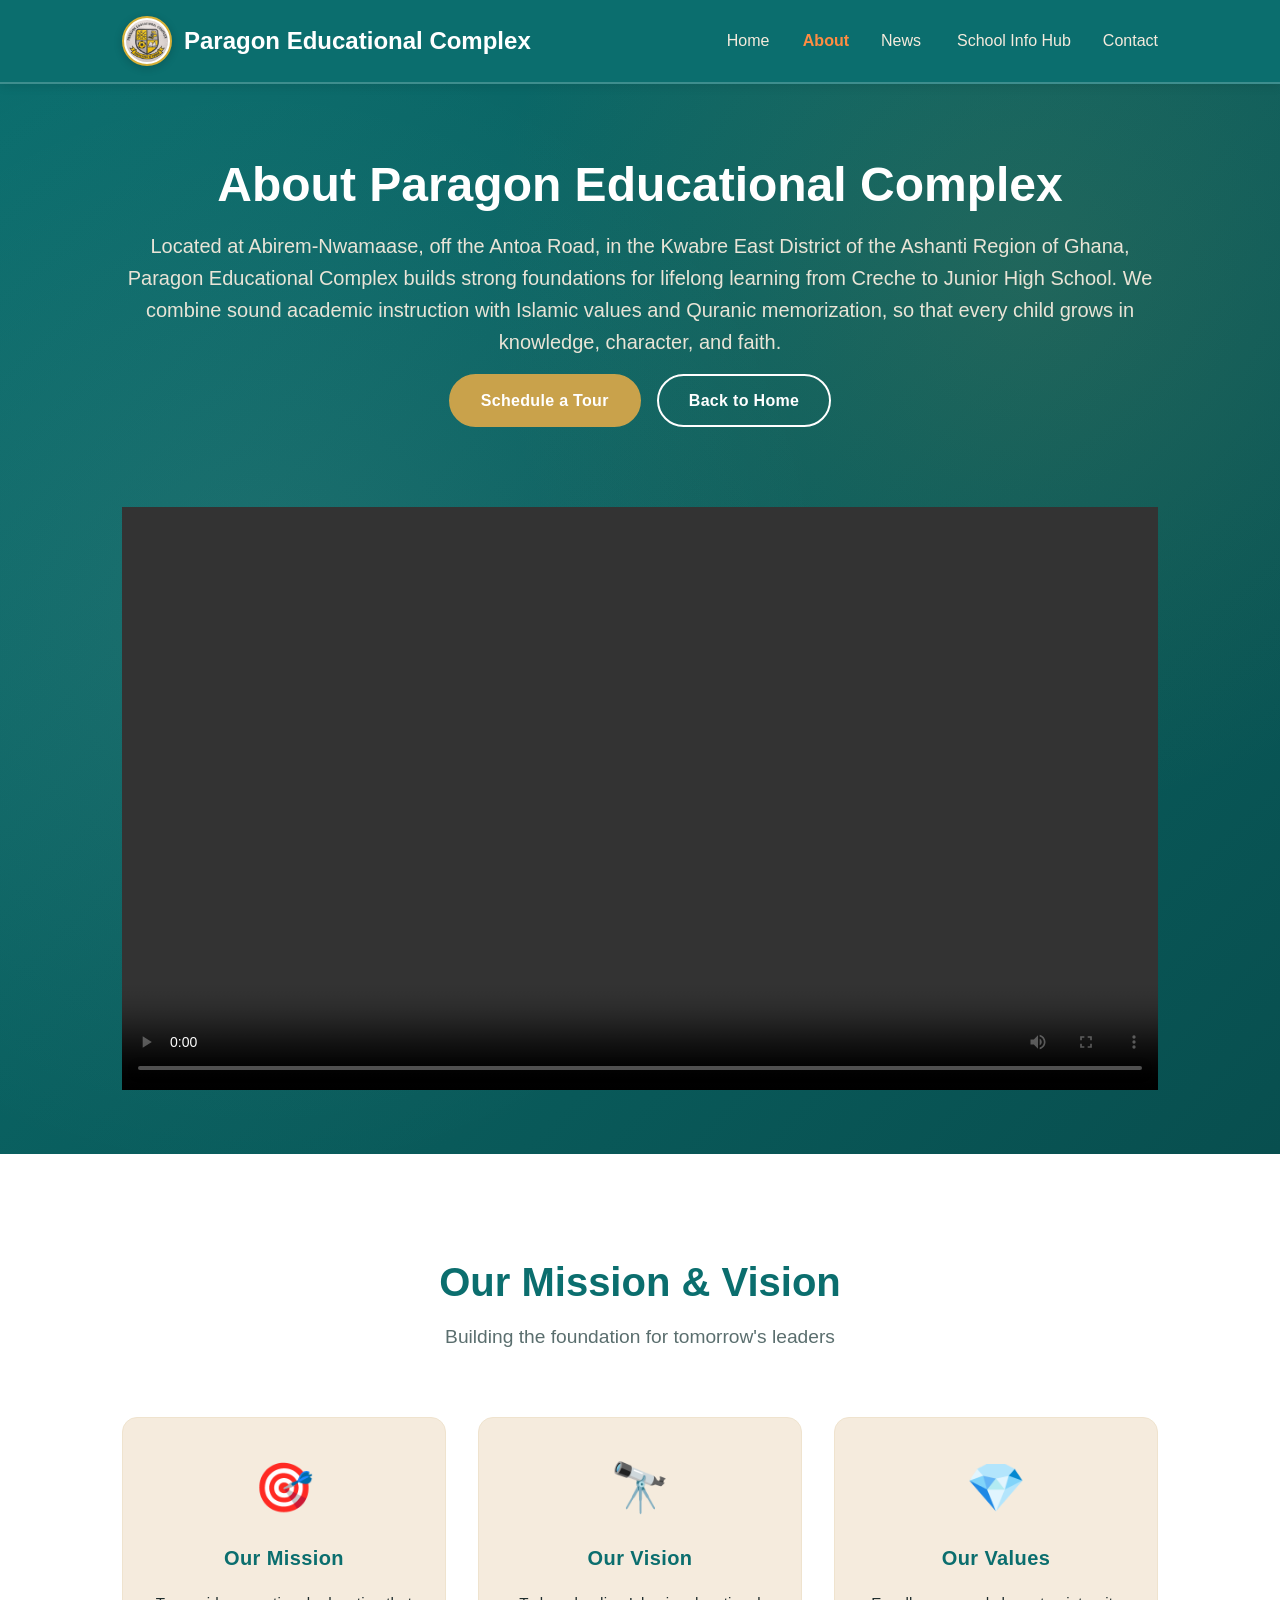
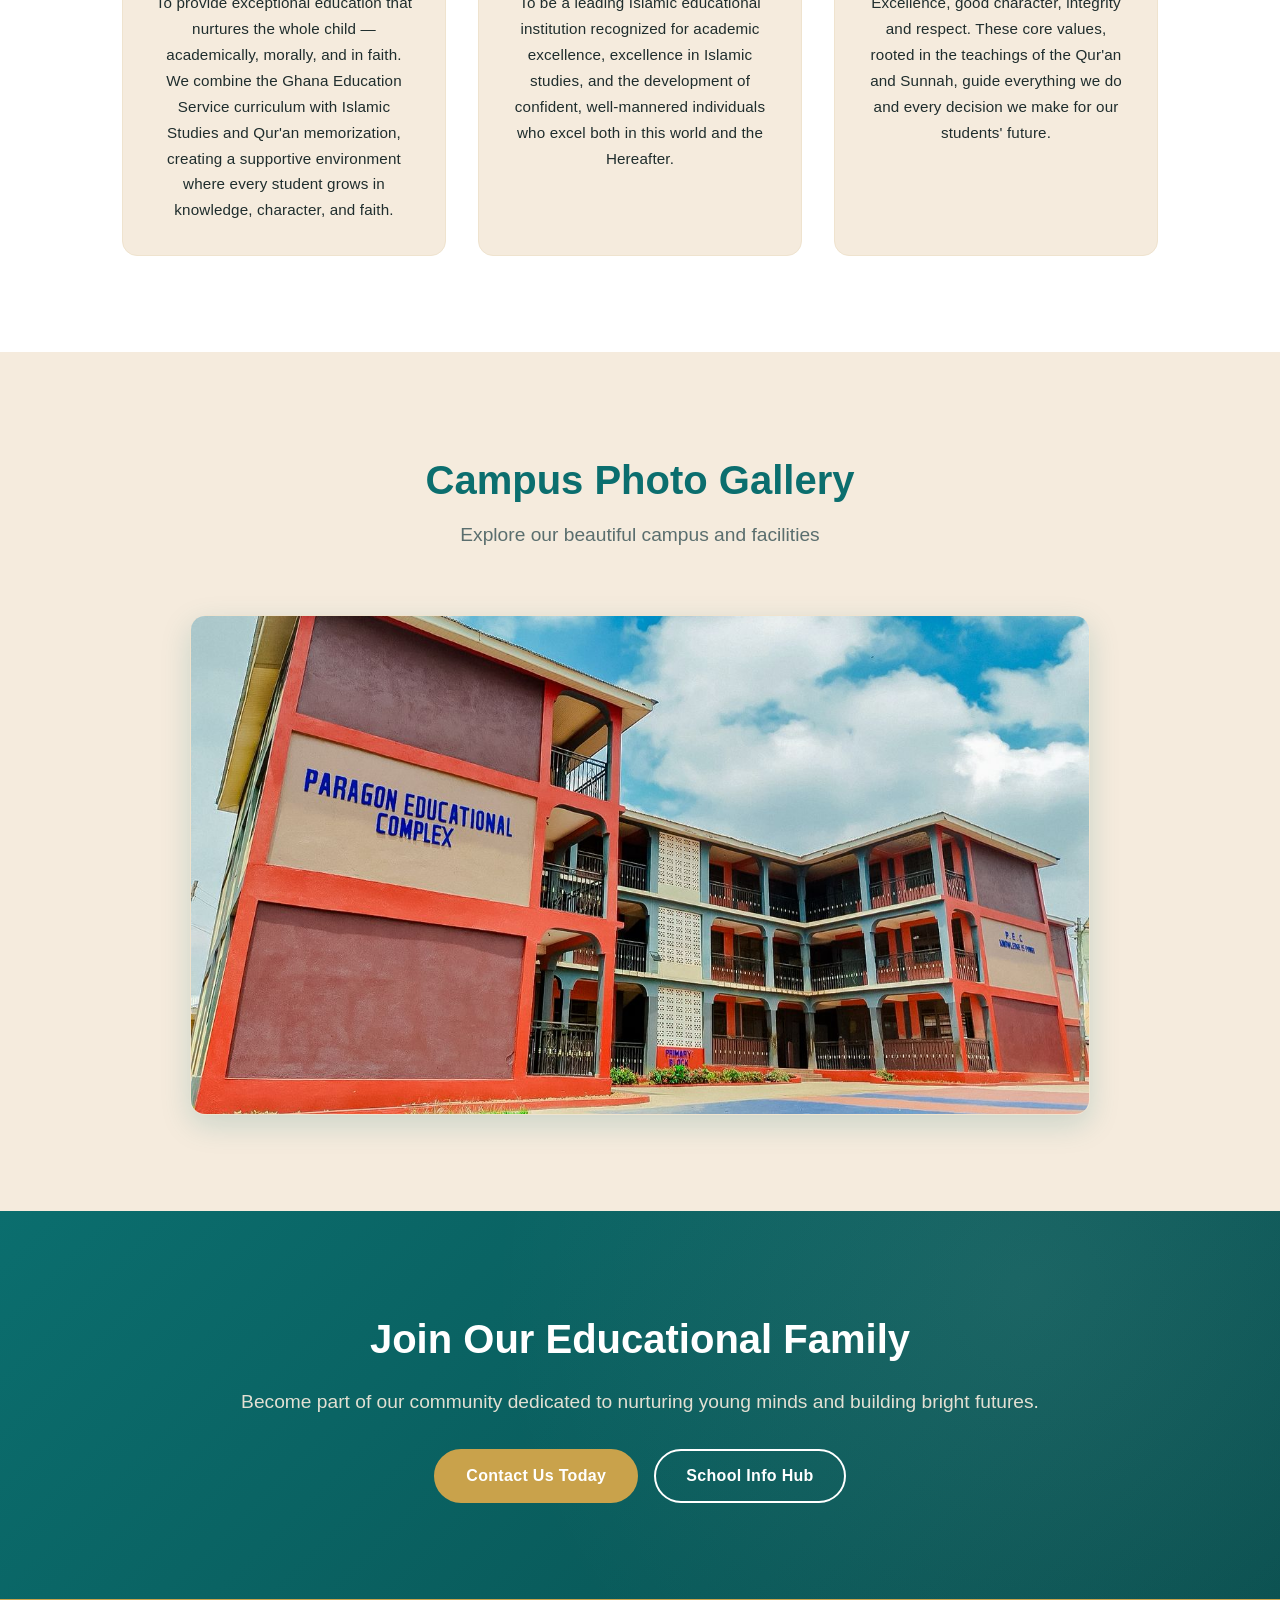
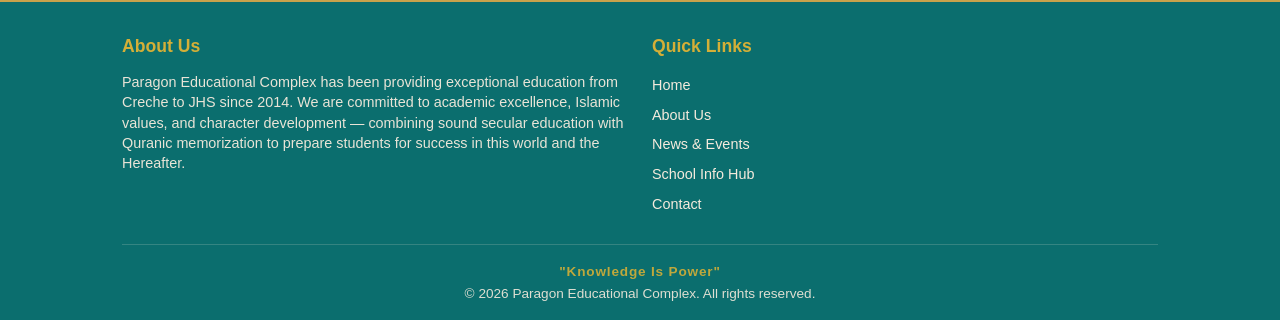
==== commit 6b2828c4: "Swap about page hero with contact page video: video now in about hero, WA0006 image now in contact l" ====
--- a/about.html
+++ b/about.html
@@ -6,7 +6,7 @@
     <meta name="description" content="Learn about Paragon Educational Complex - Our history, mission, and educational philosophy since 2013. Located at Nwamase, Antoa Side in the Ashanti Region of Ghana. Knowledge Is Power.">
     <meta name="theme-color" content="#1E3A8A">
     <title>About Us - Paragon Educational Complex - Knowledge Is Power</title>
-    <link rel="stylesheet" href="styles.css?v=3">
+    <link rel="stylesheet" href="styles.css?v=7">
 </head>
 <body>
     <!-- Navigation -->
@@ -45,7 +45,9 @@
                 </div>
             </div>
             <div class="hero-image">
-                <img src="images/IMG-20260903-WA0006.jpg" alt="School Building" class="hero-img">
+                <video controls preload="metadata" src="images/VID-20260904-WA0011.mp4">
+                    Your browser does not support the video tag. Please use a modern browser.
+                </video>
             </div>
         </div>
     </section>
--- a/styles.css
+++ b/styles.css
@@ -842,6 +842,40 @@
     gap: 1.5rem;
 }
 
+.location-video {
+    width: 100%;
+    max-width: 900px;
+    margin: 0 auto;
+    border-radius: var(--border-radius-lg);
+    overflow: hidden;
+    box-shadow: var(--shadow-lg);
+    border: 1px solid var(--sand-dark);
+    background: #000;
+}
+
+.location-video video,
+.location-video img {
+    display: block;
+    width: 100%;
+    height: auto;
+    aspect-ratio: 16 / 9;
+    object-fit: contain;
+    background: #000;
+}
+
+@media (max-width: 767px) {
+    .location-video {
+        max-width: 100%;
+        border-radius: calc(var(--border-radius-lg) / 2);
+        margin-bottom: var(--spacing-md);
+    }
+
+    .location-video video,
+    .location-video img {
+        aspect-ratio: 4 / 3;
+    }
+}
+
 .gallery-carousel {
     width: 100%;
     max-width: 900px;
@@ -2189,25 +2223,32 @@
     object-position: center;
 }
 
+.hero-image video {
+    display: block;
+    width: 100%;
+    aspect-ratio: 16 / 9;
+    object-fit: cover;
+    object-position: center;
+    background: #000;
+}
+
 .hero-image {
     width: 100%;
 }
 
-/* ==================== PHONES ONLY: LTR + LEFT ALIGNMENT ====================
-   On SMALL SCREENS ONLY (phones, max-width 767px), force all English text to
-   flow left-to-right and sit left-aligned. This block sits last so it wins over
-   earlier centered-text rules at these sizes. On big screens (PC, tablets,
-   768px+) the default centered layout is left untouched.
-   The Arabic school name (.school-name-arabic) is exempted and stays RTL. */
+/* ==================== PHONES ONLY: TEXT ALIGNMENT HIERARCHY ====================
+   On phones (max-width 767px) only — English stays LEFT-TO-RIGHT (LTR).
+   Professional typography system:
+   - Page/section/hero headings stay CENTERED.
+   - Short subtitles directly under a heading stay CENTERED.
+   - Longer body text, paragraphs and lists become LEFT-ALIGNED.
+   - Buttons stay centered; footer stays centered; Arabic name stays RTL.
+   Desktop and tablet layouts are NOT changed. */
 
 @media (max-width: 767px) {
 
+    /* LTR everywhere — English content is never RTL */
     html,
-    body {
-        direction: ltr;
-        unicode-bidi: normal;
-    }
-
     body,
     p,
     h1,
@@ -2234,13 +2275,63 @@
     td,
     caption,
     form,
-    button,
-    input,
-    select,
-    textarea {
+    button {
+        direction: ltr;
+        unicode-bidi: normal;
+    }
+
+    /* HEADINGS (page, section, hero) stay centered */
+    h1,
+    h2 {
+        text-align: center !important;
+    }
+
+    /* SHORT SUBTITLES directly under a heading stay centered */
+    .hero-content > p:has(+ p),
+    h2 + p {
+        text-align: center !important;
+    }
+
+    /* BODY TEXT, PARAGRAPHS & LISTS: left-aligned */
+    p,
+    li,
+    dd,
+    dt,
+    address,
+    blockquote,
+    figcaption,
+    label,
+    legend,
+    cite,
+    th,
+    td,
+    caption {
         text-align: left !important;
-        direction: ltr !important;
-        unicode-bidi: isolate;
+    }
+
+    /* FOOTER: centered */
+    .footer,
+    .footer .footer-section,
+    .footer .footer-section h3,
+    .footer .footer-section p,
+    .footer .footer-section ul,
+    .footer .footer-section li,
+    .footer .footer-section a,
+    .footer-bottom,
+    .footer-bottom p {
+        text-align: center !important;
+    }
+
+    /* BUTTONS stay centered */
+    .hero-buttons,
+    .cta-buttons {
+        justify-content: center;
+    }
+
+    /* Readable side padding so body text never touches the phone edges */
+    .container {
+        padding-left: 1.25rem;
+        padding-right: 1.25rem;
     }
 
     /* Keep the Arabic school name right-to-left — it is Arabic, not English. */
@@ -2252,4 +2343,36 @@
 
 }
 
+/* ==================== PHONES ONLY: CENTER NAV + SMALL CTA BUTTONS ====================
+   On phones (max-width 767px) only:
+   1. Re-center the nav menu links (the LTR block above left-aligns them).
+   2. Make the CTA buttons (Contact Us / Access School Info Hub) the same compact
+      size as the hero buttons (Latest News / Upcoming Events). */
+
+@media (max-width: 767px) {
+
+    .nav-menu {
+        text-align: center !important;
+        align-items: center;
+    }
+
+    .nav-menu li {
+        display: flex;
+        justify-content: center;
+        width: 100%;
+    }
+
+    .nav-menu a {
+        justify-content: center;
+        text-align: center !important;
+        margin: 0 auto;
+    }
+
+    .cta-buttons .btn {
+        padding: 10px 24px;
+        font-size: 0.95rem;
+    }
+
+}
+
 /* High DPI Displays (Retina) Optimization */
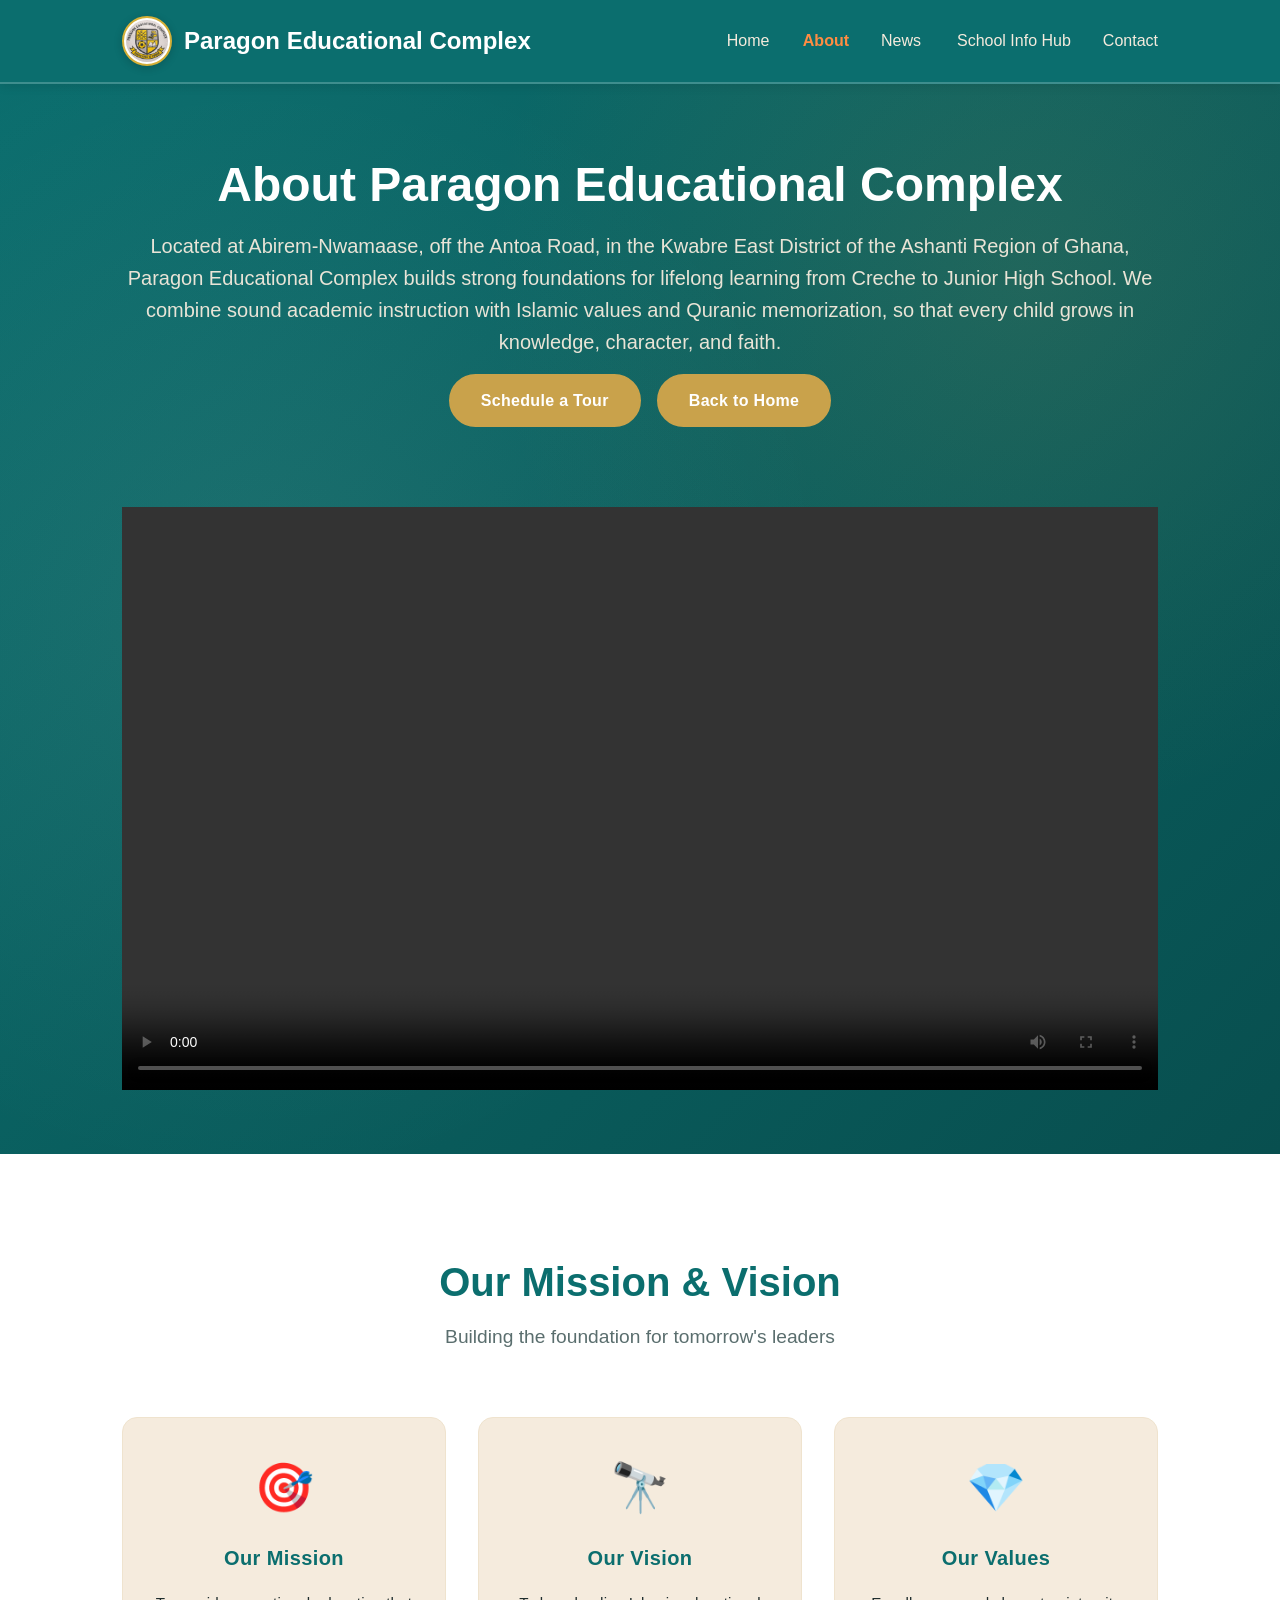
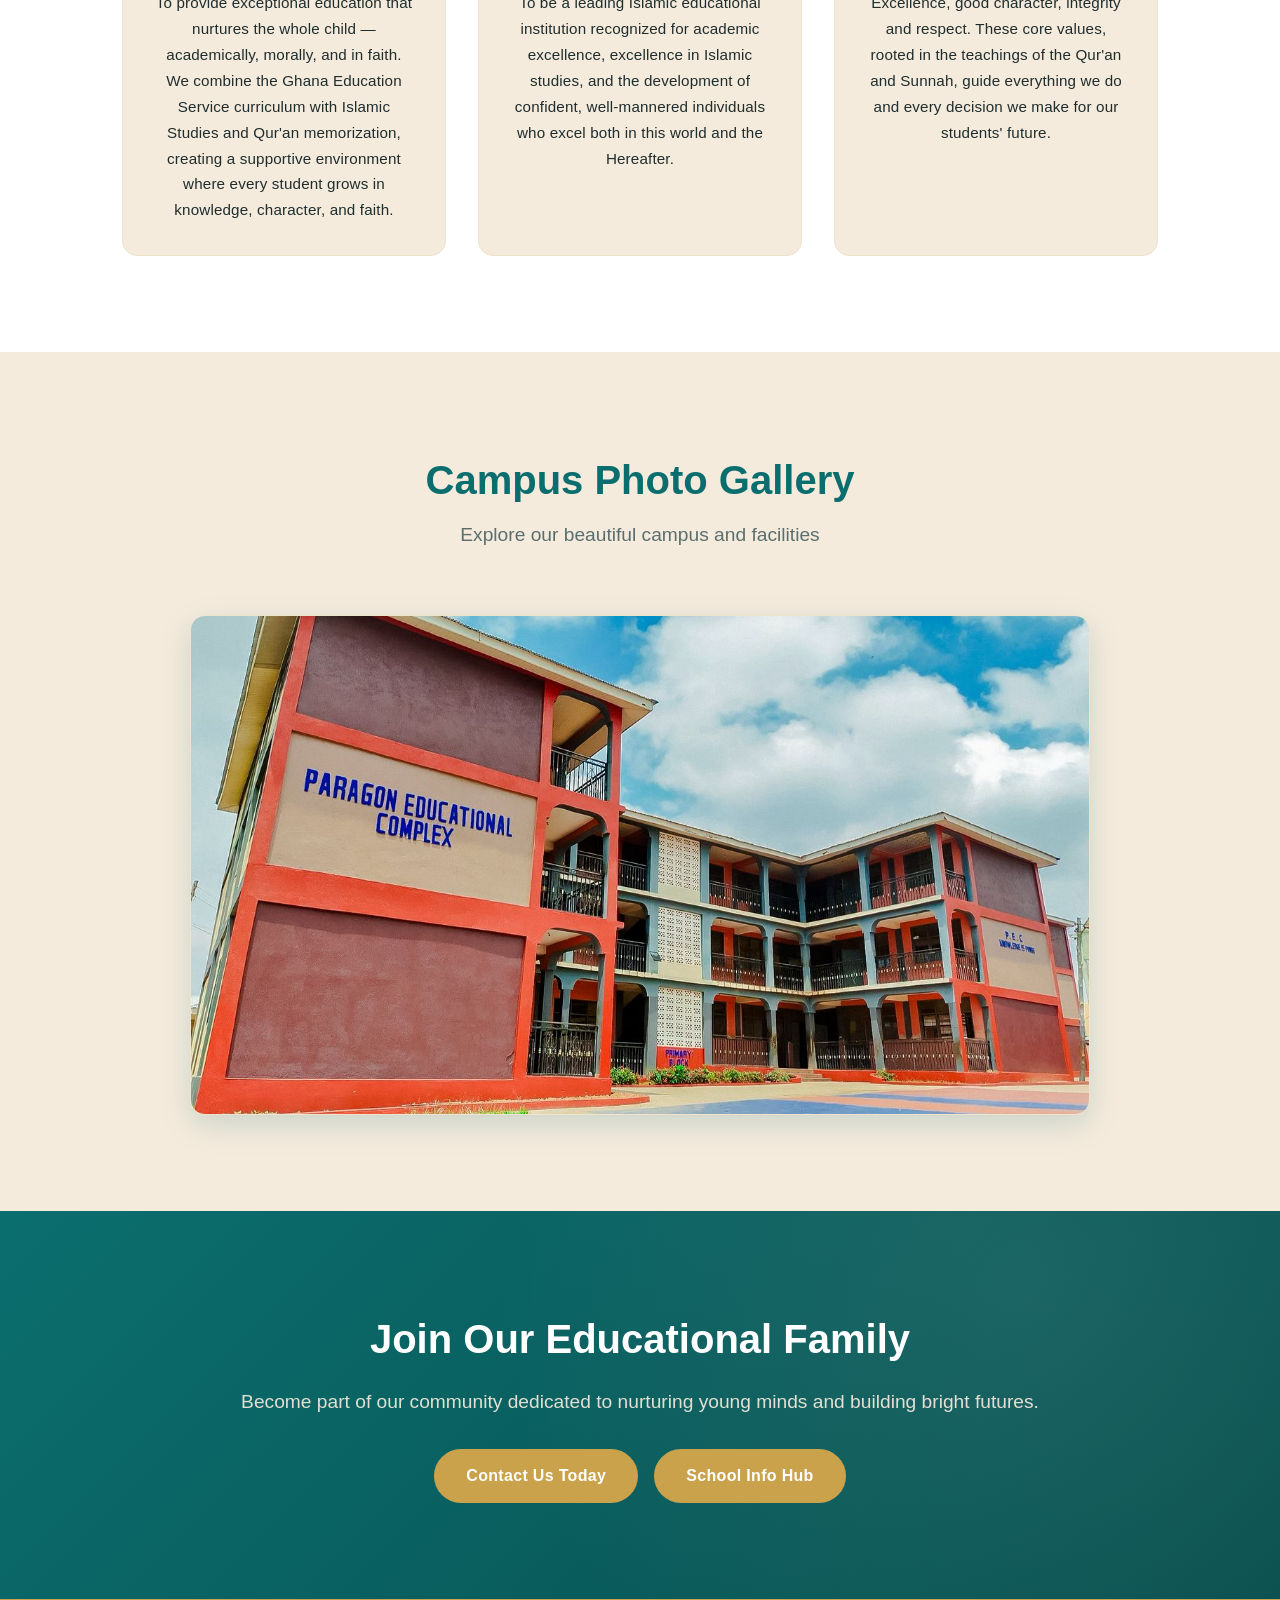
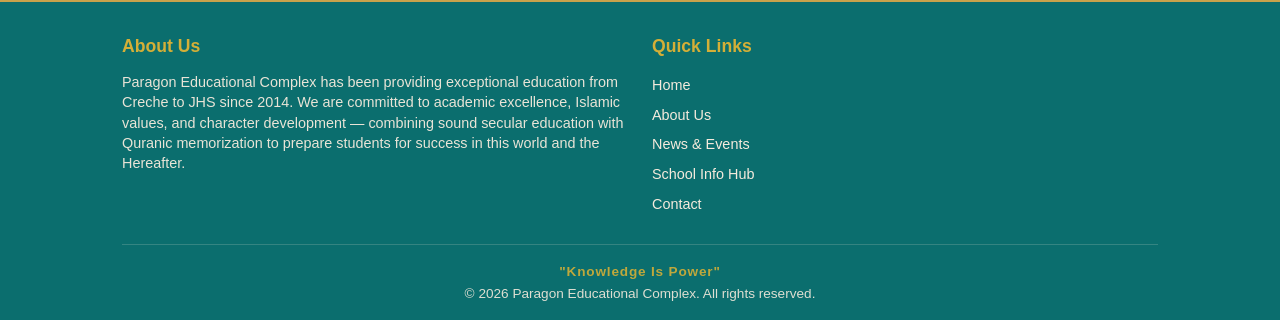
==== commit c096a965: "Make all site buttons use the btn-primary style" ====
--- a/about.html
+++ b/about.html
@@ -41,7 +41,7 @@
                 <p style="font-size: 20px;">Located at Abirem-Nwamaase, off the Antoa Road, in the Kwabre East District of the Ashanti Region of Ghana, Paragon Educational Complex builds strong foundations for lifelong learning from Creche to Junior High School. We combine sound academic instruction with Islamic values and Quranic memorization, so that every child grows in knowledge, character, and faith.</p>
                 <div class="hero-buttons">
                     <a href="contact.html" class="btn btn-primary">Schedule a Tour</a>
-                    <a href="index.html" class="btn btn-secondary">Back to Home</a>
+                    <a href="index.html" class="btn btn-primary">Back to Home</a>
                 </div>
             </div>
             <div class="hero-image">
@@ -99,7 +99,7 @@
             <p>Become part of our community dedicated to nurturing young minds and building bright futures.</p>
             <div class="cta-buttons">
                 <a href="contact.html" class="btn btn-primary">Contact Us Today</a>
-                <a href="portal.html" class="btn btn-secondary">School Info Hub</a>
+                <a href="portal.html" class="btn btn-primary">School Info Hub</a>
             </div>
         </div>
     </section>
